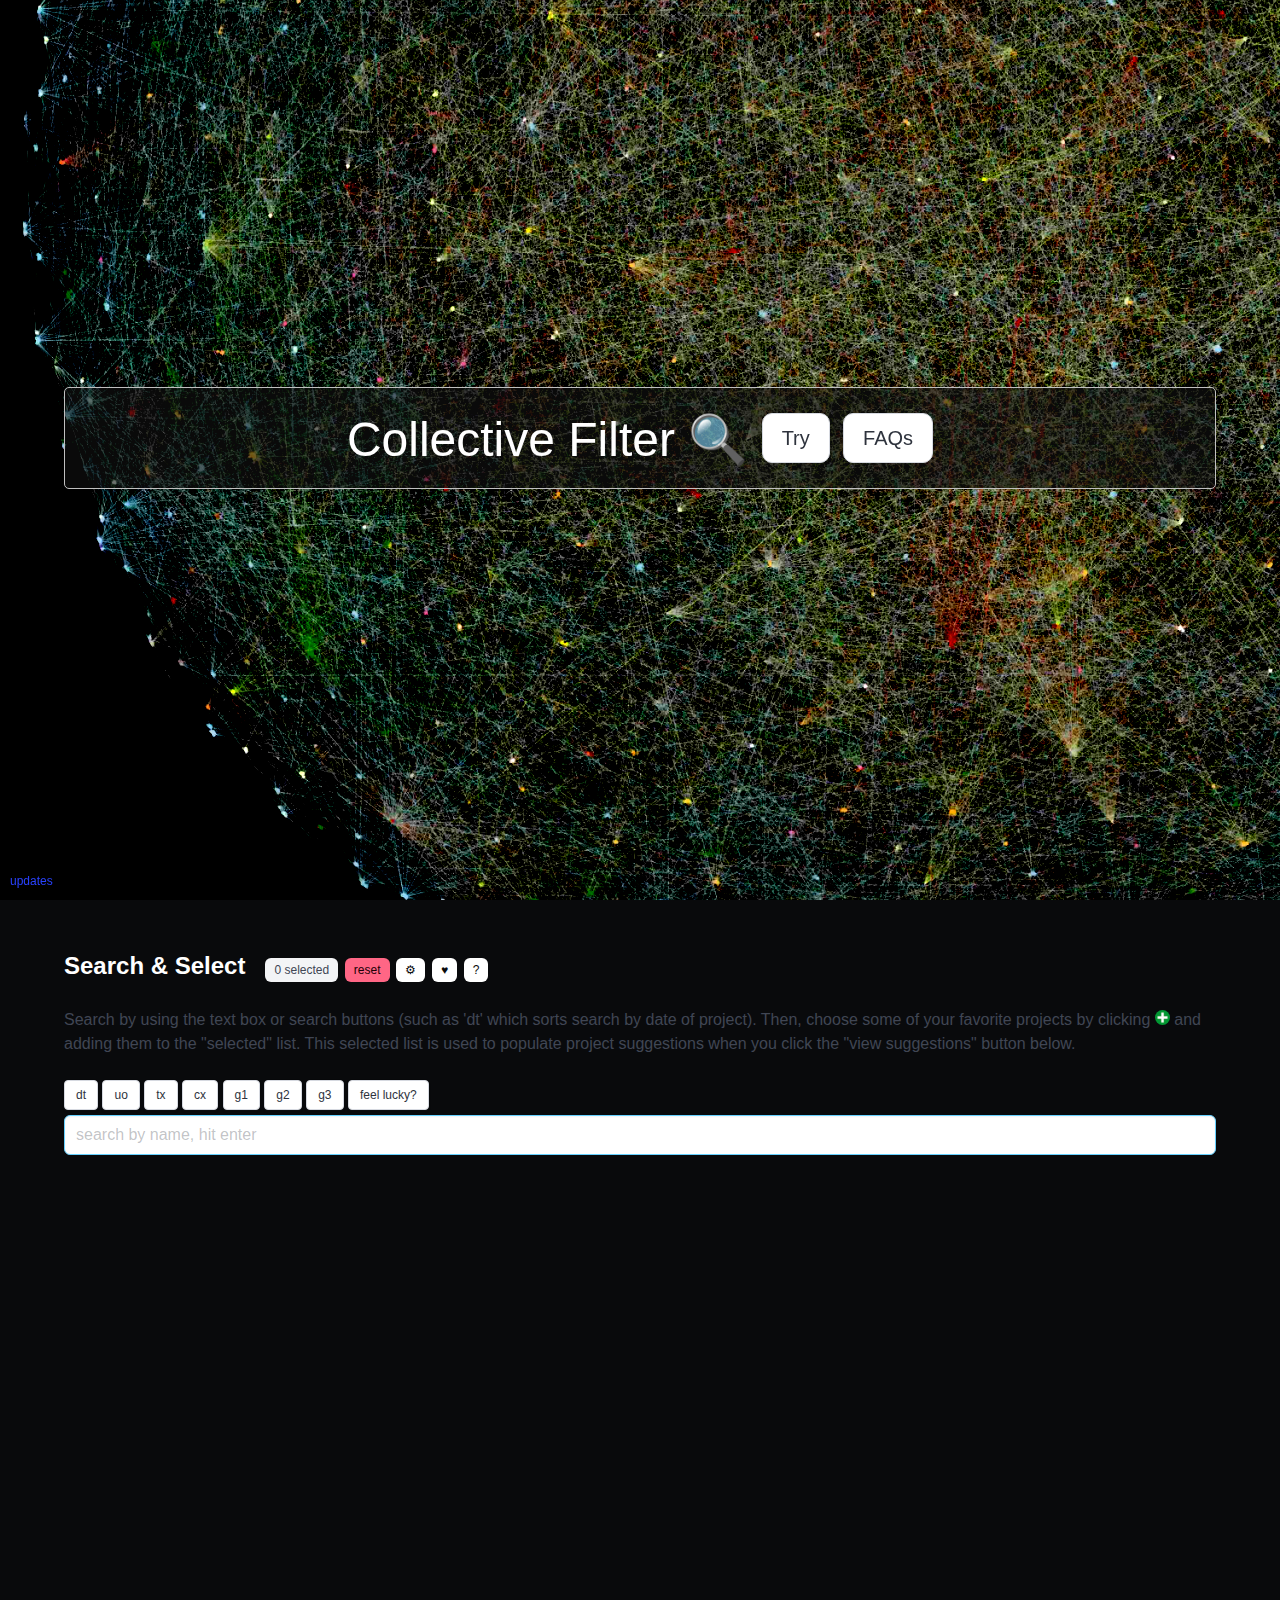
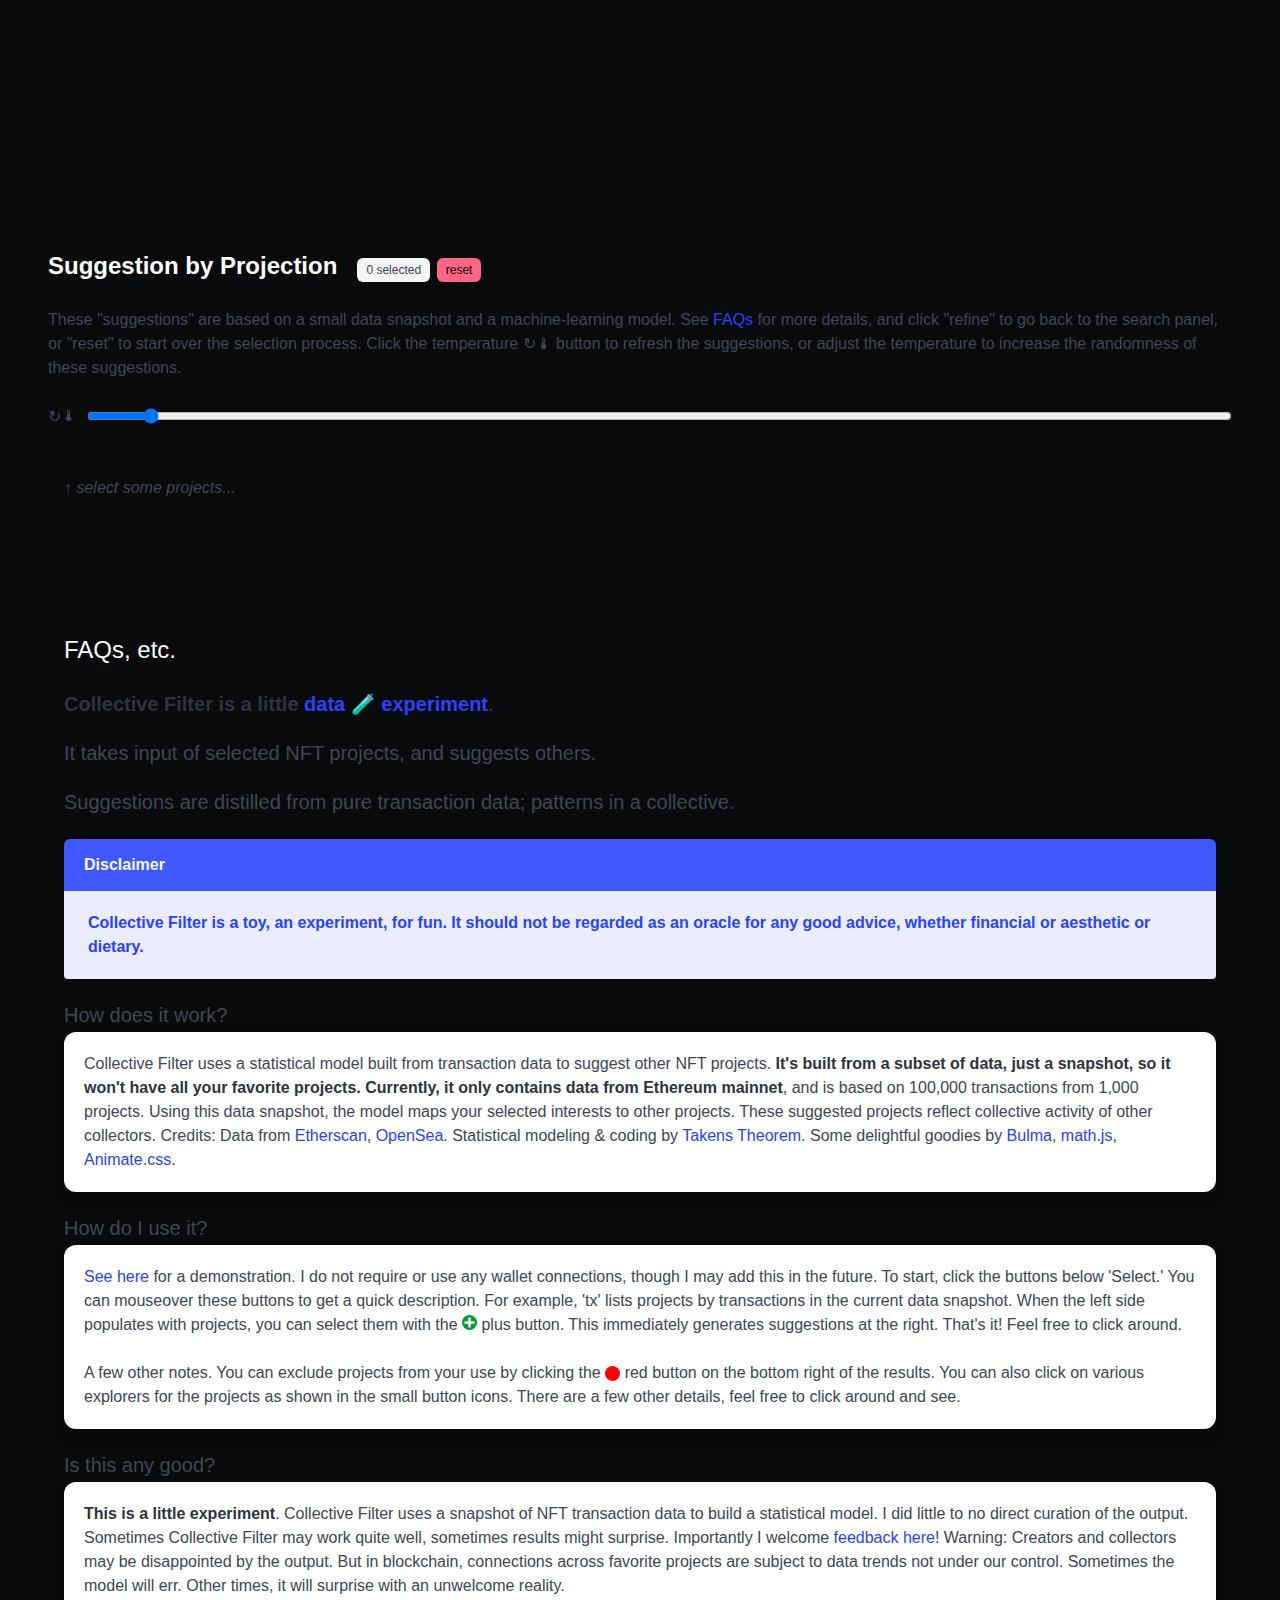
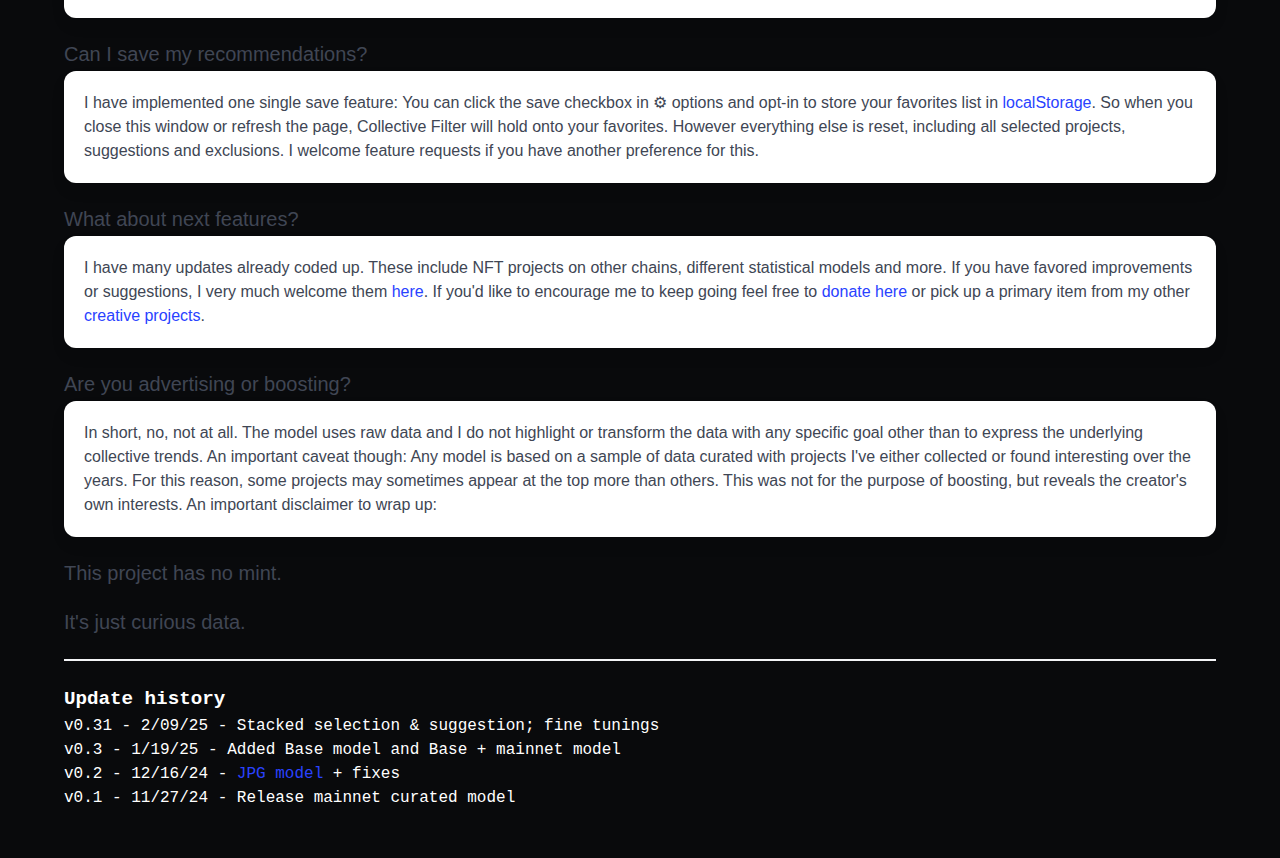
==== index.html @ 4942b0d2 "Improved help modals" ====
<!DOCTYPE html>
<html>

<head>
    <meta charset="utf-8">
    <meta name="viewport" content="width=device-width, initial-scale=1">
    <title>Collective Filter by Takens Theorem</title>
    <link rel="stylesheet" href="css/bulma.min.css">
    <link rel="stylesheet" href="css/animate.min.css">
    <script src="js/math.js" type="text/javascript"></script>
    <script src="js/spar2_proc.js" type="text/javascript"></script>
    <link rel="stylesheet" href="css/spar2.css">
</head>

<body>
    <!----------------------------------------------------------------------
    --------------------------- SPLASH -------------------------------------
    ----------------------------------------------------------------------->

    <section class="hero is-fullheight">
        <div class="hero-body">
            <div class="container has-text-centered">
                <h1 class="title has-text-white">
                    <div class="title-bg">
                        Collective Filter 🔍
                        <a href="#select" class="main-nav button is-medium margin-bottom">Try</a>
                        <a href="#faqs" class="main-nav button is-medium margin-bottom">FAQs</a>
                    </div>
                </h1>
                <img src="images/sitelogo.jpg" class="cover-image" />
            </div>
    </section>

    <div class="version"><a href="#updates" class="main-nav">updates</a></div>

    <!----------------------------------------------------------------------
    --------------------------- MAIN INTERFACE -----------------------------
    ----------------------------------------------------------------------->

    <section class="hero is-fullheight has-background-black" id="select">
        <div class="section fixed-grid">
            <div class="">
                <div class="">
                    <div class="container">
                        <p class="content is-primary is-large has-text-white">
                            <b>Search &amp; Select</b> &nbsp;
                            <button class="tag is-small" onclick="showSelectedModal();"
                                title="show selected projects for making suggestions">
                                <span id="count_badge">0</span>&nbsp;selected
                            </button>
                            <span class="tag is-small is-danger pointer" onclick="javascript:resetChosen();"
                                title="reset everything except faves">reset</span>
                            <span class="tag is-small is-white pointer" onclick="javascript:showOptions();"
                                title="options & legends">
                                &#9881;
                            </span>
                            <span class="tag is-small is-white pointer" onclick="javascript:showFaved();"
                                title="view favorites">
                                &#9829;
                            </span>
                            <span class="tag is-small is-white pointer" onclick="javascript:showHelp();"
                                title="view help">
                                &#63;
                            </span>
                        </p>
                        <p class="content is-secondary">Search by using the text box or search buttons (such as 'dt' which sorts search by date of project). Then, choose some of your favorite projects by clicking <img
                                src="images/plus.jpg" style="height:15px;width:auto;border-radius:1000px;" /> and adding
                            them to the "selected" list. This selected list is used to populate project suggestions when
                            you click the "view suggestions" button below.</p>
                        <button class="button ud margin-bottom is-small" onclick="javascript:udRes('ts', true);"
                            title="by most recent in snapshot" id="ts_btn">DT</button>
                        <button class="button ud margin-bottom is-small"
                            onclick="javascript:udRes('uniq_owners', true);" title="# unique owners in snapshot"
                            id="uniq_owners_btn">UO</button>
                        <button class="button ud margin-bottom is-small" onclick="javascript:udRes('n_txs', true);"
                            title="# txs in snapshot" id="n_txs_btn">TX</button>
                        <button class="button ud margin-bottom is-small" onclick="javascript:udRes('connection', true);"
                            title="total connectedness in statistical model" id="connection_btn">CX</button>
                        <button class="button ud margin-bottom is-small" onclick="javascript:udRes('g1', true);"
                            title="statistical group 1 in model" id="g1_btn">G1</button>
                        <button class="button ud margin-bottom is-small" onclick="javascript:udRes('g2', true);"
                            title="statistical group 2 in model" id="g2_btn">G2</button>
                        <button class="button ud margin-bottom is-small" onclick="javascript:udRes('g3', true);"
                            title="statistical group 3 in model" id="g3_btn">G3</button>
                        <button class="button ud margin-bottom is-small" onclick="javascript:udRes('lucky');"
                            title="shuffle!" id="lucky_btn">feel lucky?</button>
                        <input class="input is-info mb-4" id="search_txt" autocomplete="off" type="text"
                            placeholder="search by name, hit enter" />
                        <div class="fixed-grid has-2-columns">
                            <div id="result_div" class="grid"></div>
                        </div>
                        <div class="content center"><button href="#suggest" id="view_suggestions_btn"
                                style="visibility:hidden;" class="main-nav button is-large is-primary">View
                                Suggestions</button></div>
                    </div>
                </div>
            </div>
        </div>
    </section>

    <section class="hero is-fullheight has-background-black" id="suggest">
        <div class="section fixed-grid">
            <div class="">
                <div class="">
                    <p class="content is-primary is-large has-text-white">
                        <b>Suggestion by Projection</b> &nbsp;
                        <button class="tag is-small" onclick="showSelectedModal();"
                            title="show selected projects for making suggestions">
                            <span id="count_badge_2">0</span>&nbsp;selected
                        </button>
                        <span class="tag is-small is-danger pointer" onclick="javascript:resetChosen();"
                            title="reset everything except faves">reset
                        </span>
                    </p>
                    <p class="content is-secondary">These "suggestions" are based on a small data snapshot and a
                        machine-learning model. See <a href="#faqs" class="main-nav">FAQs</a> for more details, and
                        click "refine" to go back to the search panel, or "reset" to start over the selection process.
                        Click the temperature &#x21bb;&#127777; button to refresh the suggestions, or adjust the temperature to increase the randomness of these suggestions.
                    </p>
                    <div style="display:flex;align-items:center;" class="mb-3">
                        <button onclick="updateSugg();">&#x21bb;</button>
                        <label onclick="updateSugg();" class="is-small" style="cursor:pointer;margin-right:10px;">
                            &#127777;
                        </label>
                        <input type="range" title="temperature adds random impulses to shake up the suggestions"
                            id="temperature" min="0" max=".1" value="0.005" step=".005"
                            onchange="setOption('temperature',this.value);" style="width:100%;">
                    </div>
                    <article class="">
                        <a class="panel-block">
                            <div class="container">
                                <div class="fixed-grid has-2-columns">
                                    <div id="sugg_content" class="grid">
                                        <em><br />&uarr; select some projects...</em><br /><br />
                                    </div>
                                </div>
                            </div>
                        </a>
                    </article>
                </div>
            </div>
        </div>

        <!----------------------------------------------------------------------
    --------------------------- FAQs ---------------------------------------
    ----------------------------------------------------------------------->

        <section class="hero is-fullheight has-background-black" id="faqs">
            <div class="hero-body">
                <div class="container">
                    <h1 class="content is-large is-primary has-text-white">FAQs, etc.</h1>
                    <div>
                        <h6 class="subtitle is-5">
                            <strong>Collective Filter is a little
                                <a href="https://medium.com/@takenstheorem/aesthetic-commodities-through-a-collective-filter-105adfad2dfb"
                                    target="_blank"> data 🧪 experiment</a></strong>.
                        </h6>
                        <h6 class="subtitle is-5">It takes input of selected NFT projects, and suggests others.</h6>
                        <h6 class="subtitle is-5">Suggestions are distilled from pure transaction data; patterns in a
                            collective.</h6>

                        <article class="message is-link">
                            <div class="message-header">
                                <p>Disclaimer</p>
                            </div>
                            <div class="message-body">
                                <strong>Collective Filter is a toy, an experiment, for fun. It
                                    should not be regarded as an oracle for any good advice, whether financial or
                                    aesthetic
                                    or dietary.</strong>
                            </div>
                        </article>

                        <h6 class="subtitle is-5">How does it work?</h6>
                        <div class="box">Collective Filter uses a statistical model built from transaction data to
                            suggest
                            other NFT projects. <strong>It's built from a subset of data, just a snapshot, so it won't
                                have all your favorite projects. Currently, it only contains data from Ethereum
                                mainnet</strong>,
                            and is based on 100,000 transactions from 1,000 projects. Using this data snapshot, the
                            model maps your selected interests to other projects. These suggested projects
                            reflect collective activity of other collectors. Credits:
                            Data from <a target="_blank" href="https://etherscan.io/">Etherscan</a>, <a
                                href="https://opensea.io">OpenSea</a>.
                            Statistical modeling &amp; coding by <a target="_blank"
                                href="https://twitter.com/takenstheorem">Takens
                                Theorem</a>.
                            Some delightful goodies by <a target="_blank" href="https://bulma.io/">Bulma</a>,
                            <a target="_blank" href="https://mathjs.org/">math.js</a>,
                            <a target="_blank" href="https://animate.style/">Animate.css</a>.
                        </div>

                        <h6 class="subtitle is-5">How do I use it?</h6>
                        <div class="box">
                            <a href="https://x.com/takenstheorem/status/1861792655522591195" target="_blank">See
                                here</a>
                            for a demonstration.
                            I do not require or use any wallet connections, though I may add this in the future.
                            To start, click the buttons below 'Select.' You can mouseover these buttons to get
                            a quick description. For example, 'tx' lists projects by transactions in the current
                            data snapshot. When the left side populates with
                            projects, you can select them with the
                            <img src="images/plus.jpg" style="height:15px;width:auto;border-radius:1000px;" />
                            plus button. This immediately generates suggestions
                            at the right. That's it! Feel free to click around.<br /><br />

                            A few other notes. You can exclude projects from your use by clicking the
                            <img src="images/x.png" class="img_legend" /> red button on
                            the bottom right of the results. You can also click on various explorers for the projects
                            as shown in the small button icons. There are a few other details,
                            feel free to click around and see.
                        </div>

                        <h6 class="subtitle is-5">Is this any good?</h6>
                        <div class="box">
                            <strong>This is a little experiment</strong>. Collective Filter uses a snapshot of NFT
                            transaction data to
                            build a statistical model.
                            I did little to no direct curation of the output. Sometimes Collective Filter may work quite
                            well,
                            sometimes results might surprise.
                            Importantly I welcome <a target="_blank" href="https://x.com/takenstheorem">feedback
                                here</a>!

                            Warning: Creators and collectors may be disappointed by the output.
                            But in blockchain, connections across favorite projects are subject to data
                            trends not under our control. Sometimes the model will err. Other times, it will
                            surprise with an unwelcome reality.
                        </div>

                        <h6 class="subtitle is-5">Can I save my recommendations?</h6>
                        <div class="box">
                            I have implemented one single save feature: You can click the save checkbox
                            in &#9881; options and opt-in to store your favorites list in
                            <a target="_blank" href="https://en.wikipedia.org/wiki/Web_storage">localStorage</a>.
                            So when you close this window or refresh the page, Collective Filter will
                            hold onto your favorites. However everything else is reset, including all
                            selected projects, suggestions and exclusions. I welcome feature requests if
                            you have another preference for this.
                        </div>

                        <h6 class="subtitle is-5">What about next features?</h6>
                        <div class="box">
                            I have many updates already coded up. These include NFT projects on other chains,
                            different statistical models and more. If you have favored improvements or suggestions,
                            I very much welcome them <a target="_blank" href="https://x.com/takenstheorem">here</a>. If
                            you'd like
                            to encourage me to keep going feel free to
                            <a target="_blank"
                                href="https://etherscan.io/address/0x295cf39d923bc491e138ab5f7f1c570d4732b5a1">donate
                                here</a>
                            or pick up a primary item from
                            my other <a target="_blank"
                                href="https://opensea.io/takenstheorem/created?search[toggles][0]=IS_LISTED">creative
                                projects</a>.
                        </div>

                        <h6 class="subtitle is-5">Are you advertising or boosting?</h6>
                        <div class="box">
                            In short, no, not at all. The model uses raw data and I do not highlight or transform
                            the data with any specific goal other than to express the underlying collective trends.
                            An important caveat though: Any model is based on a sample of data curated
                            with projects I've either collected or found interesting over the years.
                            For this reason, some projects may sometimes appear at the top more than others. This was
                            not for the purpose of boosting, but reveals the creator's own interests. An important
                            disclaimer to wrap up:
                        </div>

                        <h6 class="subtitle is-5">This project has no mint.</h6>

                        <h6 class="subtitle is-5">It's just curious data.</h6>

                        <hr>

                        <p style="font-family:courier;color:white;" id="updates">
                            <b><big>Update history</big></b><br />
                            v0.31 - 2/09/25 - Stacked selection &amp; suggestion; fine tunings<br />
                            v0.3 - 1/19/25 - Added Base model and Base + mainnet model<br />
                            v0.2 - 12/16/24 - <a href="https://x.com/takenstheorem/status/1868862368702509282"
                                target="_blank">JPG model</a> + fixes<br />
                            v0.1 - 11/27/24 - Release mainnet curated model<br />
                        </p>

                    </div>
                </div>
            </div>
        </section>

        <!--------------------------------------------------------------------
    ----------------------- MODALS ---------------------------------------
    --------------------------------------------------------------------->

        <div id="modal_help" class="modal">
            <div class="modal-background"></div>
            <div class="modal-card">
                <header class="modal-card-head">
                    <p class="modal-card-title">Options</p>
                    <button class="delete" onclick="closeModal();" aria-label="close"></button>
                </header>
                <section class="modal-card-body">
                    <small>You do not have to connect a wallet to use Collective Filter. Just click the
                        search buttons below or keyword search, then add to your selection with the
                        <img src="images/plus.jpg" style="height:15px;width:auto;border-radius:1000px;" />
                        button and suggestions will update. Buttons have a mouseover tooltip with brief explanation.
                        I may consider letting users connect their wallet in future updates.
                        <br /><br />
                        <h1 class="content is-medium">Search Tools</h1>
                        <button class="button ud margin-none is-small">dt</button> Sort selectable projects by
                        date<br />
                        <button class="button ud margin-none is-small">uo</button> Sort by # users in data
                        snapshot<br />
                        <button class="button ud margin-none is-small">tx</button> Sort by # txs in data
                        snapshot<br />
                        <button class="button ud margin-none is-small">cx</button> Sort by project's connectivity
                        metric<br />
                        <button class="button ud margin-none is-small">g1</button> Sort by group 1 "cluster" in
                        model<br />
                        <button class="button ud margin-none is-small">g2</button> Sort by group 2 "cluster" in
                        model<br />
                        <button class="button ud margin-none is-small">g2</button> Sort by group 3 "cluster" in
                        model<br />
                        <button class="button ud margin-none is-small">feeling lucky?</button> Shuffle!<br />
                        <br />
                        <h1 class="content is-medium">Clicks &amp; Links</h1>
                        <img src="images/ethereum_expl.png" class="img_legend" /> Link to project's contract on explorer
                        <br />
                        <img src="images/os.png" class="img_legend" /> Link to project's listing on OpenSea
                        <br />
                        <img src="images/occ.png" class="img_legend" /> Check on-chain status with On-Chain Checker
                        <br />
                        &#127777; Temperature randomizes results, when > 0, can refresh
                        <br />
                        <img src="images/x.png" class="img_legend" /> Fully remove a project from all results
                    </small>
                </section>
                <footer class="modal-card-foot">
                    <div class="buttons">
                        <button class="button" onclick="closeModal();">Close</button>
                    </div>
                </footer>
            </div>
        </div>

        <div id="modal_options" class="modal">
            <div class="modal-background"></div>
            <div class="modal-card">
                <header class="modal-card-head">
                    <p class="modal-card-title">Options</p>
                    <button class="delete" onclick="closeModal();" aria-label="close"></button>
                </header>
                <section class="modal-card-body">
                    <h1 class="content is-medium">Model Options</h1>
                    Model<br /><select id="model_choice" onchange="javascript:reloadMaterials();" class="select">
                        <option value="0">Ethereum mainnet curated by Takens</option>
                        <option value="1">Curated with JPG(.space) data</option>
                        <option value="2">Base (L2) curated by Takens</option>
                        <option value="3">1|8453 (mixed) curated by Takens</option>
                        <option disabled>Chaos [interested?]</option>
                    </select>
                    <br /><br />
                    All models on <strong>Ethereum mainnet</strong> for now, from a curated set of collectors of over
                    1,000
                    projects, almost 100,000 transactions.
                    More models forthcoming.
                    <br /><br />
                    <input type="checkbox" id="storage_switch" onclick="toggleStorage();" />
                    Save favorites in <a target="_blank"
                        href="https://en.wikipedia.org/wiki/Web_storage">localStorage</a>
                    <br />
                    <input type="checkbox" id="exclude_bigs_switch" onclick="excludeBigs();" />
                    Auto exclude larger projects (platforms, CKs, etc.)
                </section>
                <footer class="modal-card-foot">
                    <div class="buttons">
                        <button class="button" onclick="closeModal();">Close</button>
                    </div>
                </footer>
            </div>
        </div>

        <div id="modal_selected" class="modal">
            <div class="modal-background"></div>
            <div class="modal-card">
                <header class="modal-card-head">
                    <p class="modal-card-title">Selected</p>
                    <button class="delete" onclick="closeModal();" aria-label="close"></button>
                </header>
                <section id="modal_content_selected" class="modal-card-body">
                </section>
                <footer class="modal-card-foot">
                    <div class="buttons">
                        <button class="button" onclick="closeModal();">Close</button>
                    </div>
                </footer>
            </div>
        </div>

        <div id="modal_faved" class="modal">
            <div class="modal-background"></div>
            <div class="modal-card">
                <header class="modal-card-head">
                    <p class="modal-card-title">Favorited</p>
                    <button class="delete" onclick="closeModal();" aria-label="close"></button>
                </header>
                <section id="modal_content_faved" class="modal-card-body">
                    Click the &#9829; icon on projects in order to save favorites. If you want to save
                    your favorites after you refresh or navigate away from Collective Filter, click on
                    the options &#9881; button and check save with localStorage.
                </section>
                <footer class="modal-card-foot">
                    <div class="buttons">
                        <button class="button" onclick="closeModal();">Close</button>
                    </div>
                </footer>
            </div>
        </div>

        <div id="modal_project" class="modal">
            <div class="modal-background"></div>
            <div class="modal-card">
                <header class="modal-card-head">
                    <p id="modal_title" class="modal-card-title">Modal title</p>
                    <button class="delete" onclick="closeModal();" aria-label="close"></button>
                </header>
                <section id="modal_content_focus" class="modal-card-body">
                </section>
                <footer class="modal-card-foot">
                    <div class="buttons">
                        <button class="button" onclick="closeModal();">Close</button>
                    </div>
                </footer>
            </div>
        </div>

        <script src="js/spar2_events.js" type="text/javascript"></script>
</body>

</html>
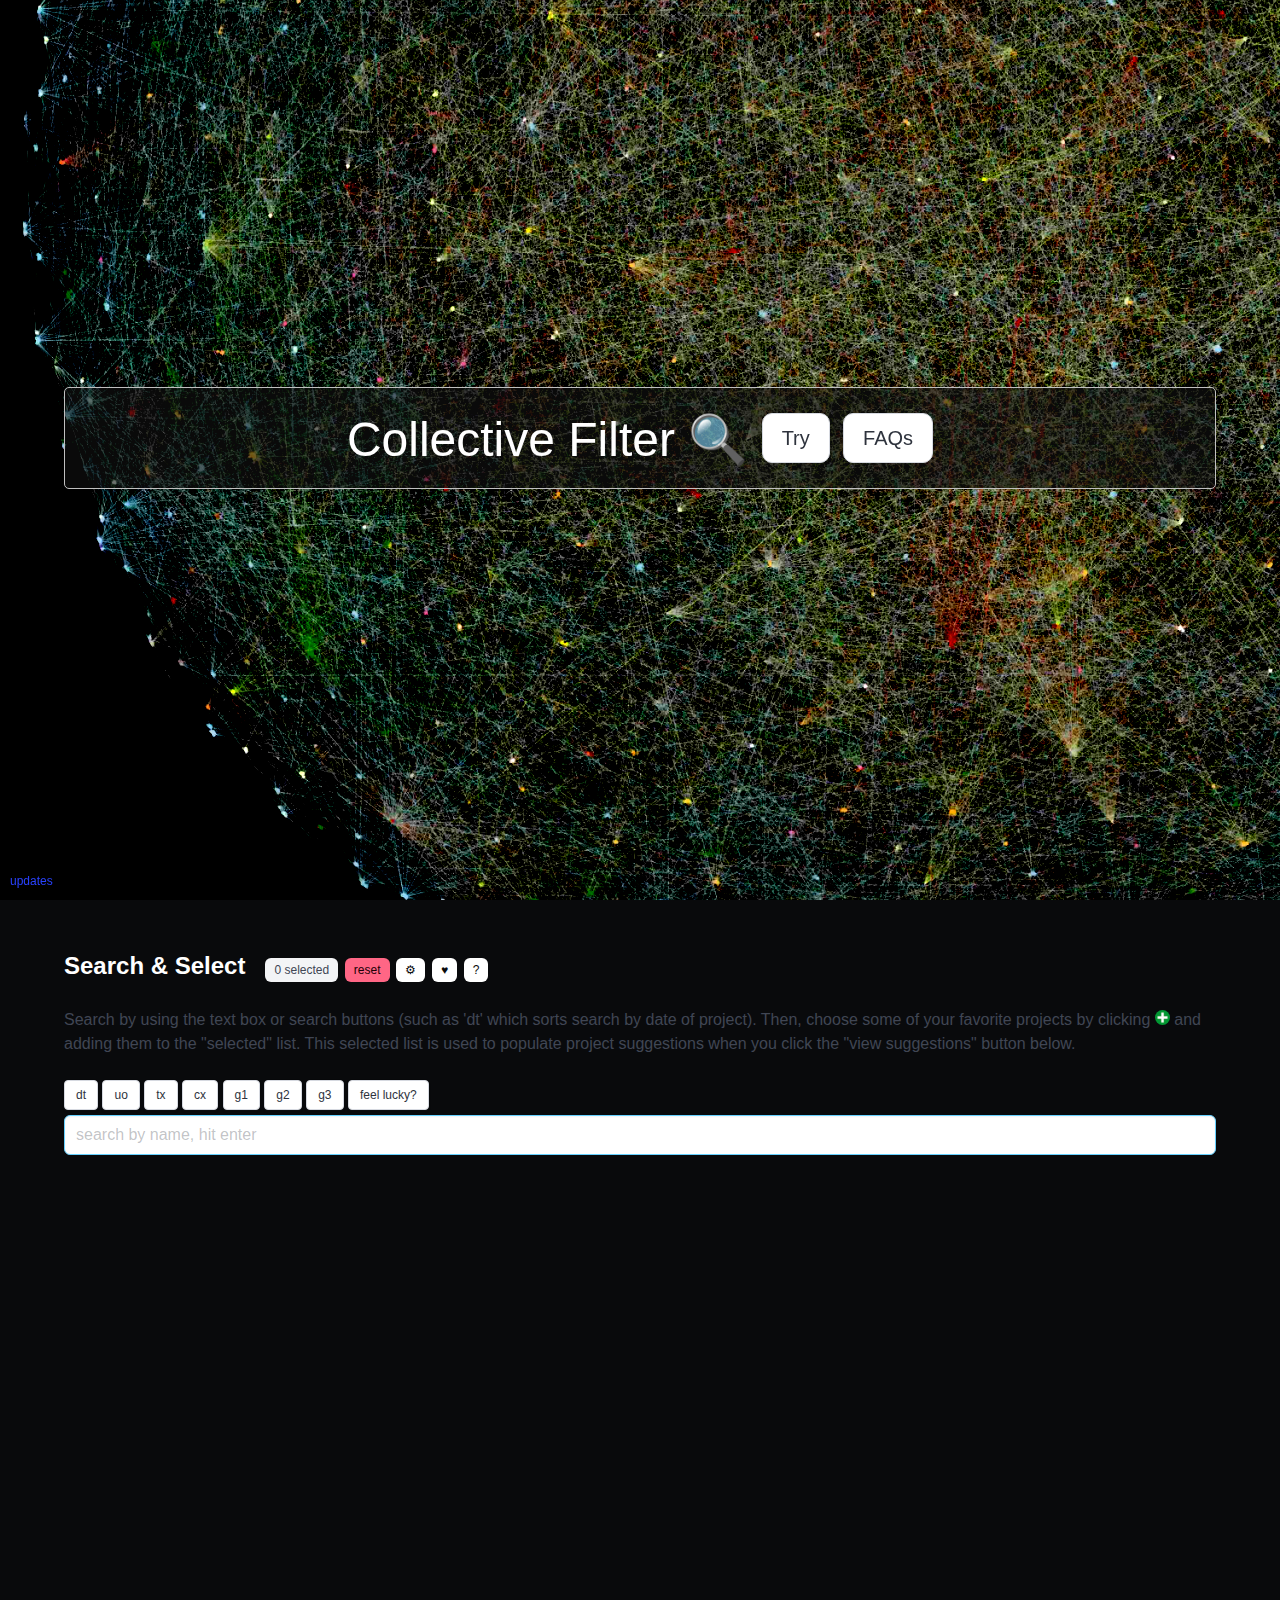
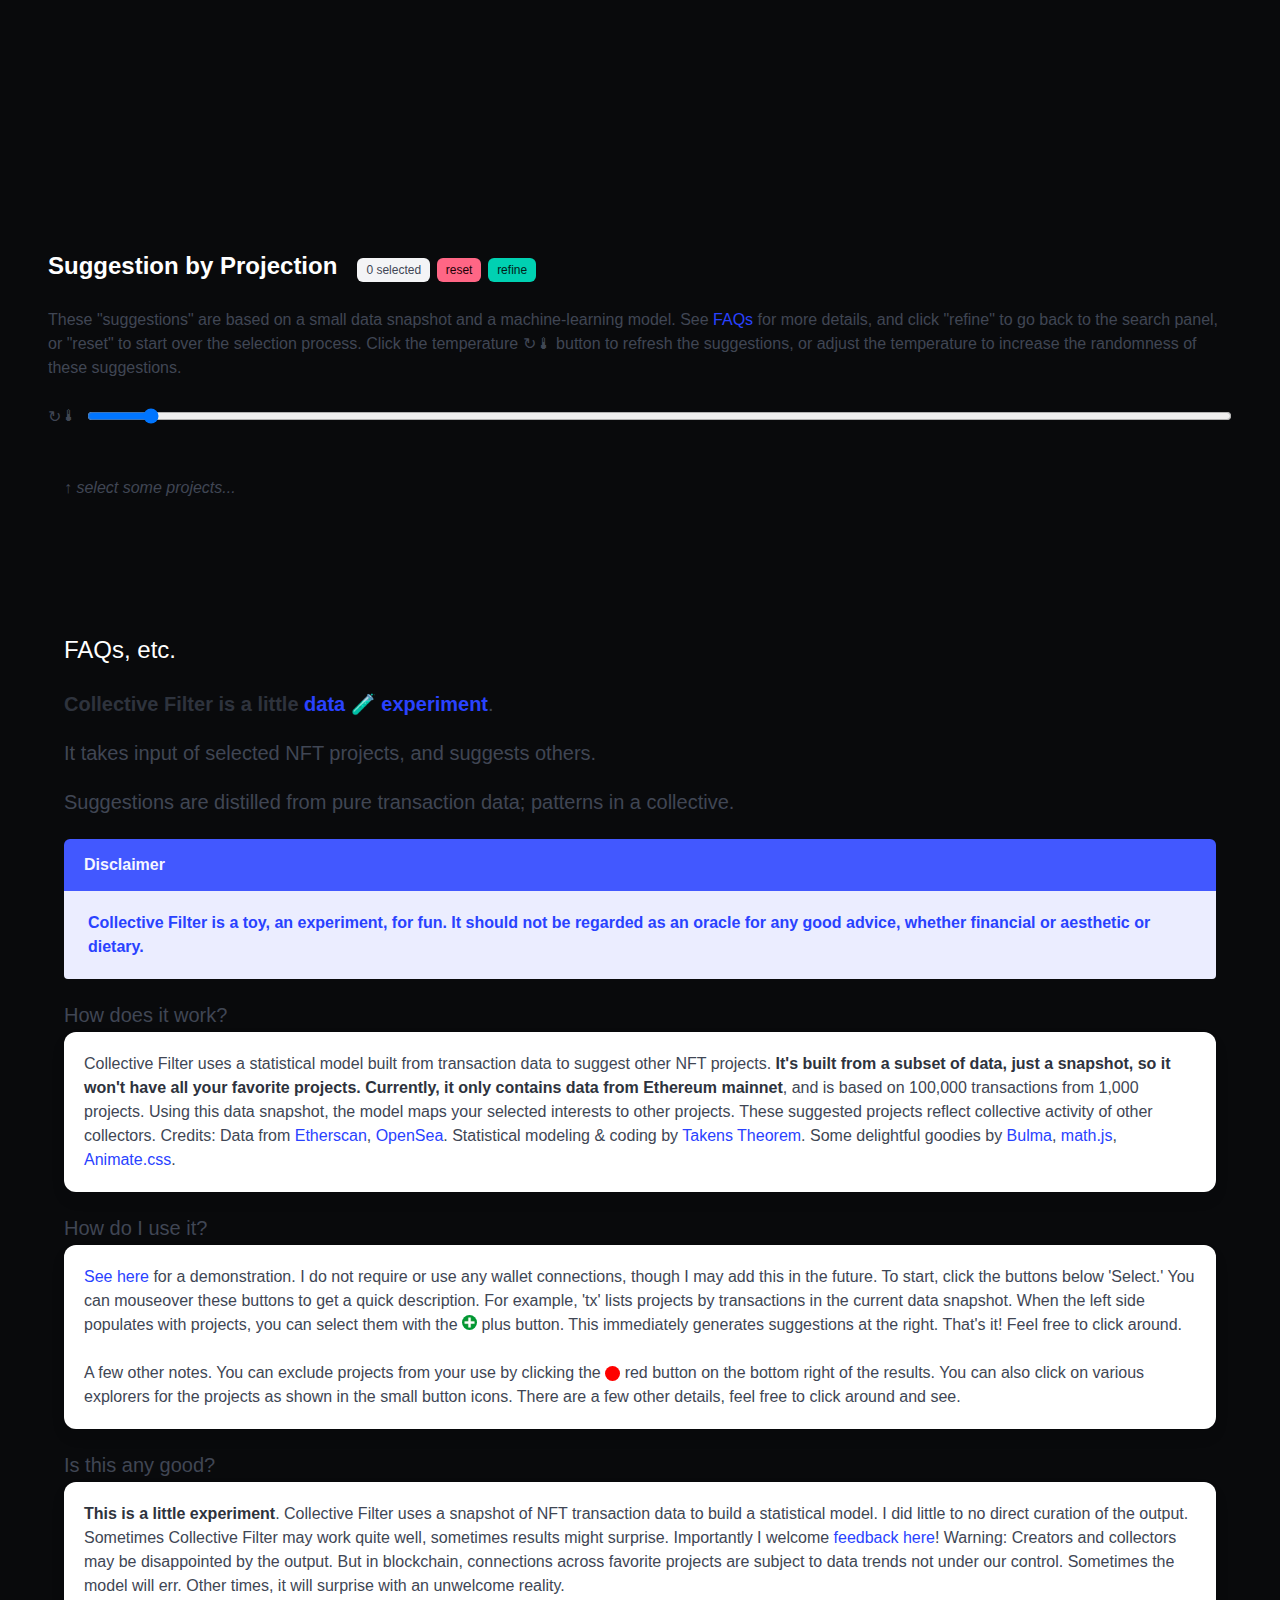
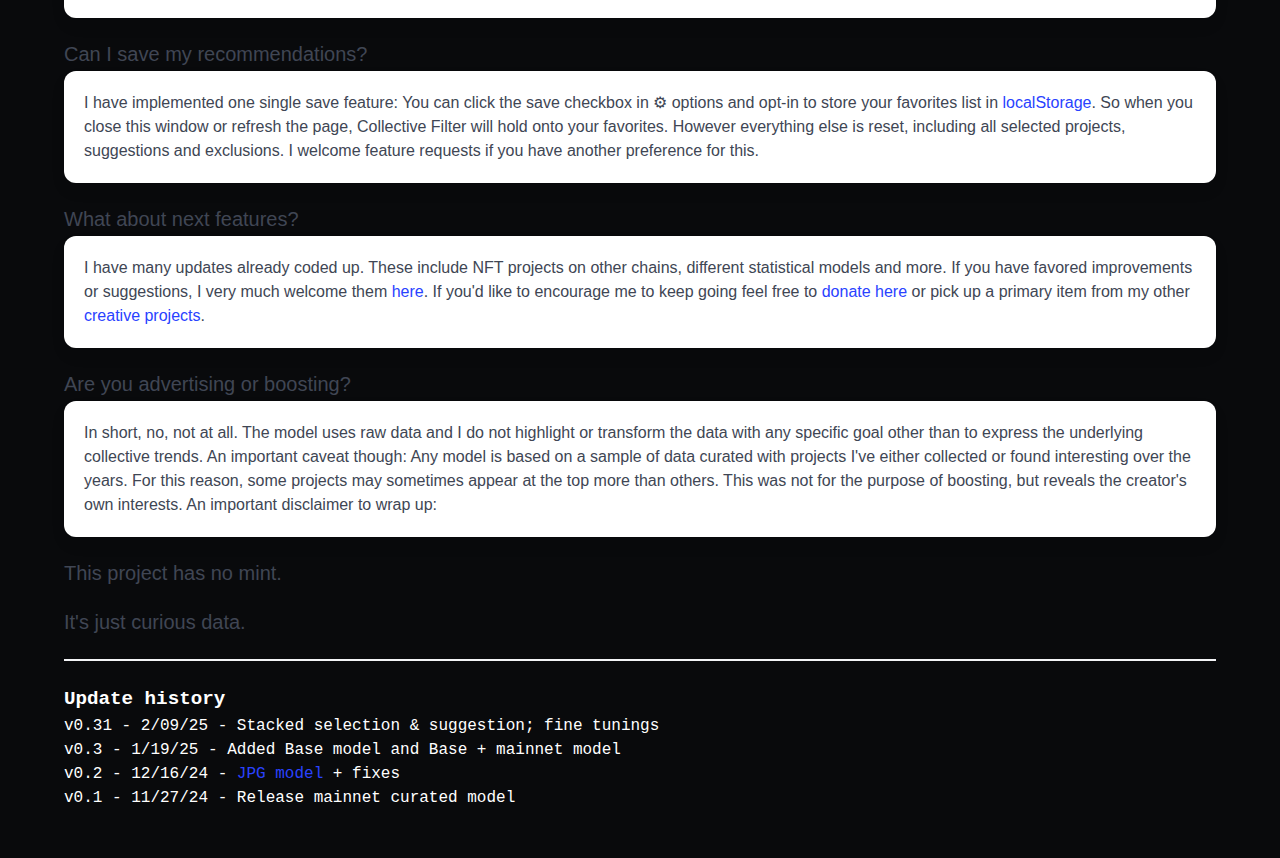
==== commit 0e4c8cfe: "Fixed refine btn" ====
--- a/index.html
+++ b/index.html
@@ -111,6 +111,9 @@
                         <span class="tag is-small is-danger pointer" onclick="javascript:resetChosen();"
                             title="reset everything except faves">reset
                         </span>
+                        <span class="tag is-small is-primary pointer main-nav" href="#select">
+                            refine
+                        </span>
                     </p>
                     <p class="content is-secondary">These "suggestions" are based on a small data snapshot and a
                         machine-learning model. See <a href="#faqs" class="main-nav">FAQs</a> for more details, and
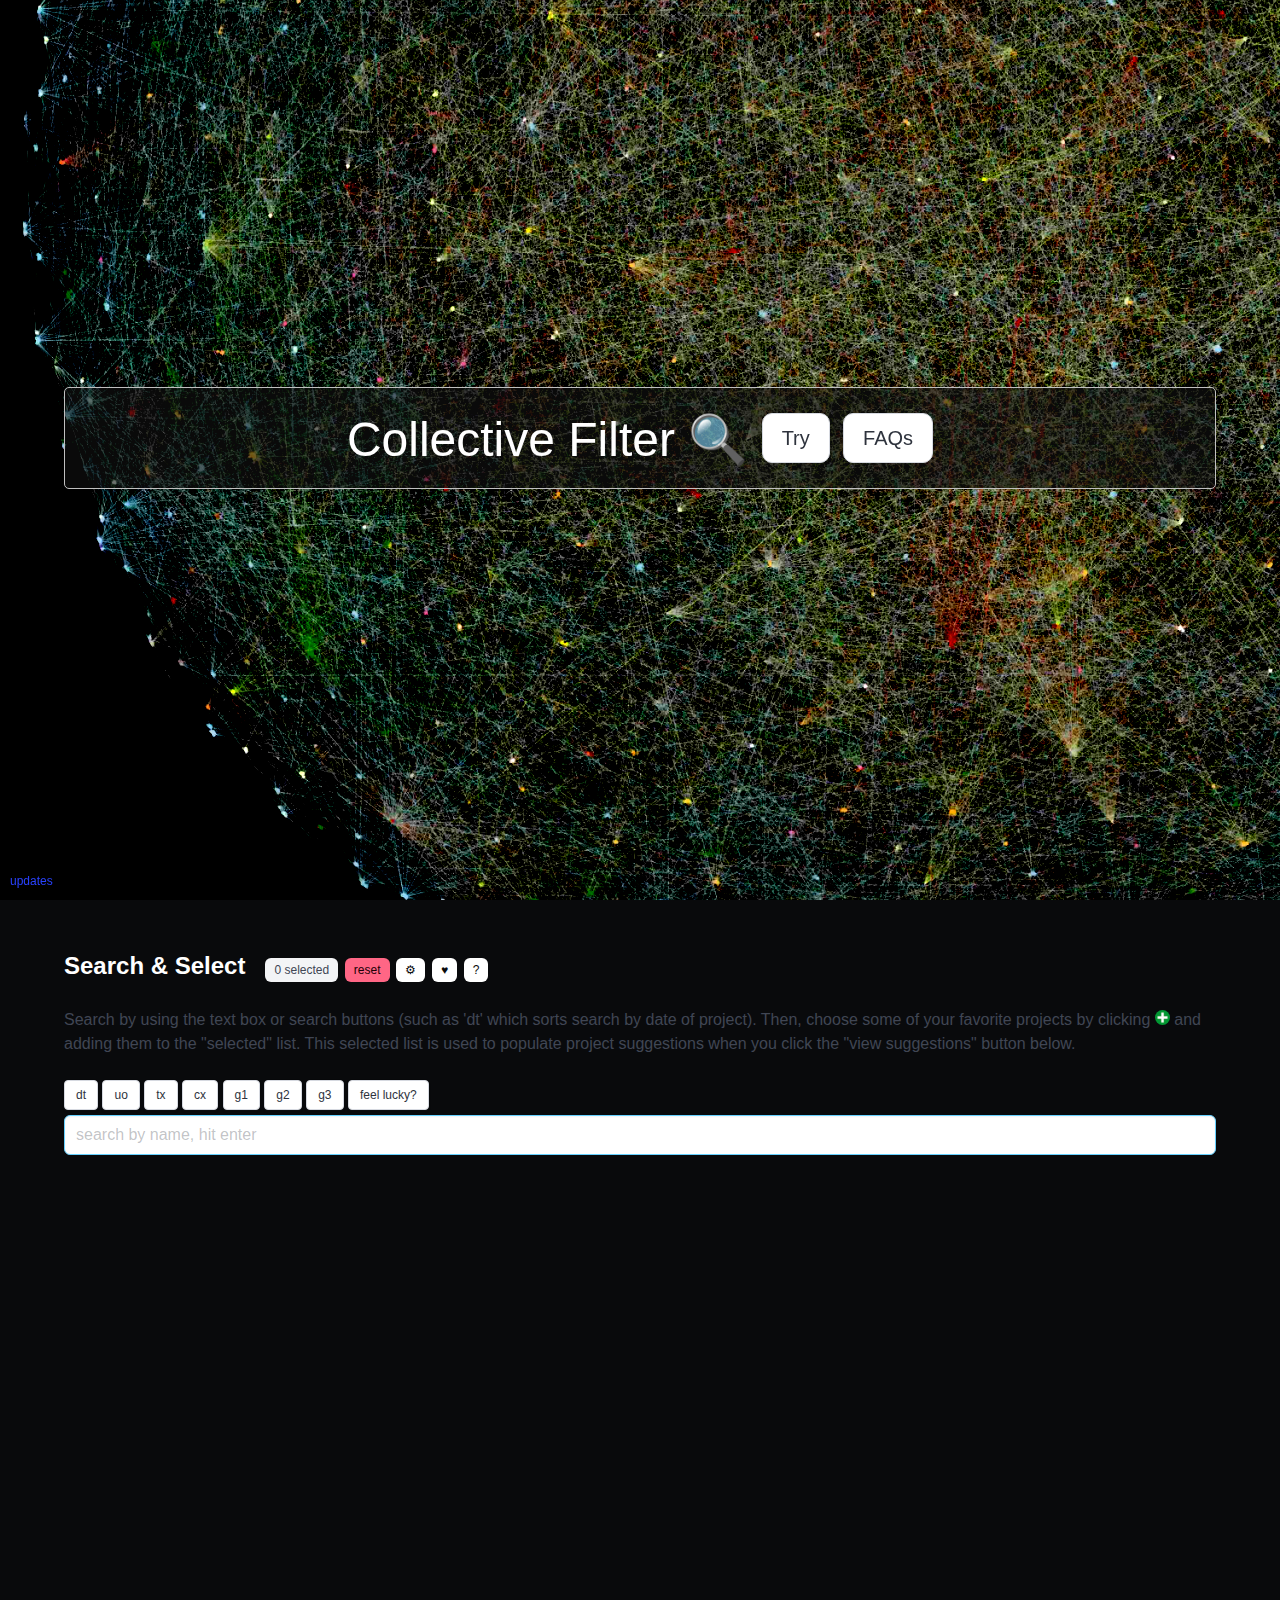
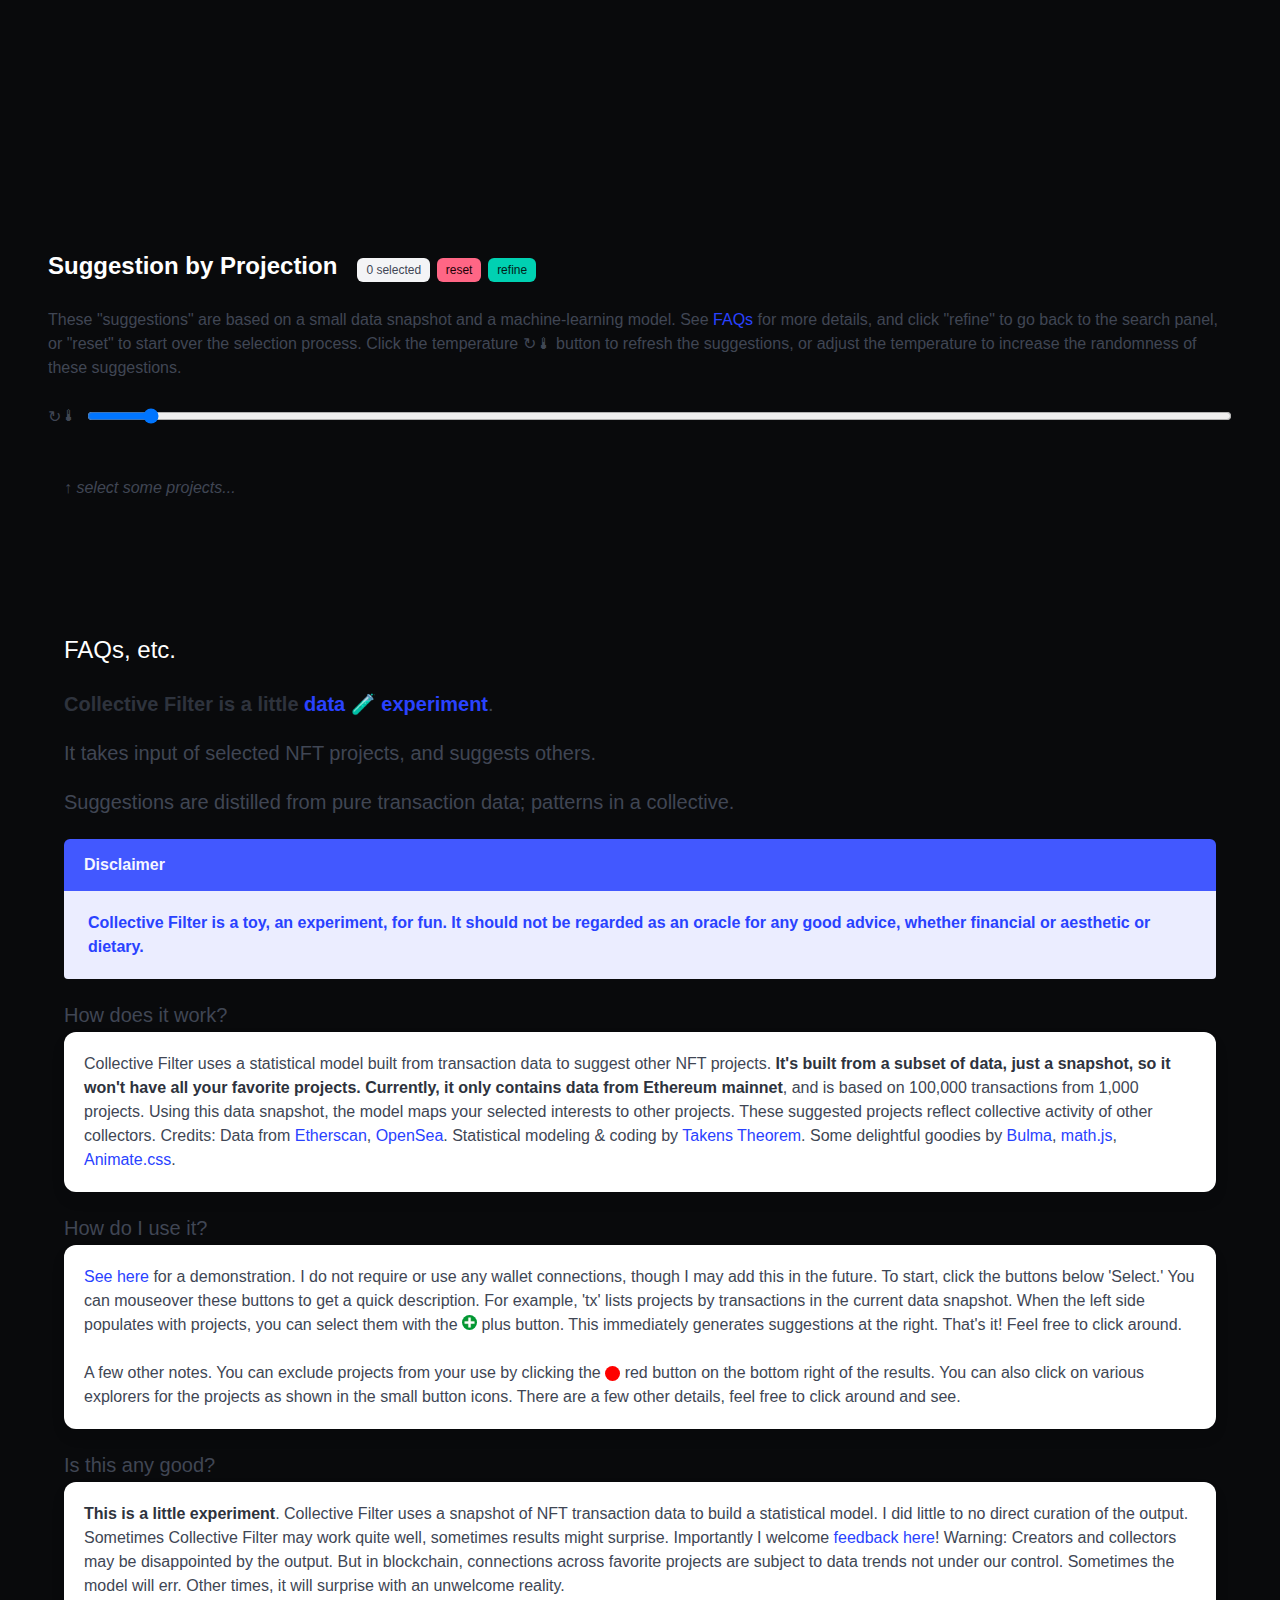
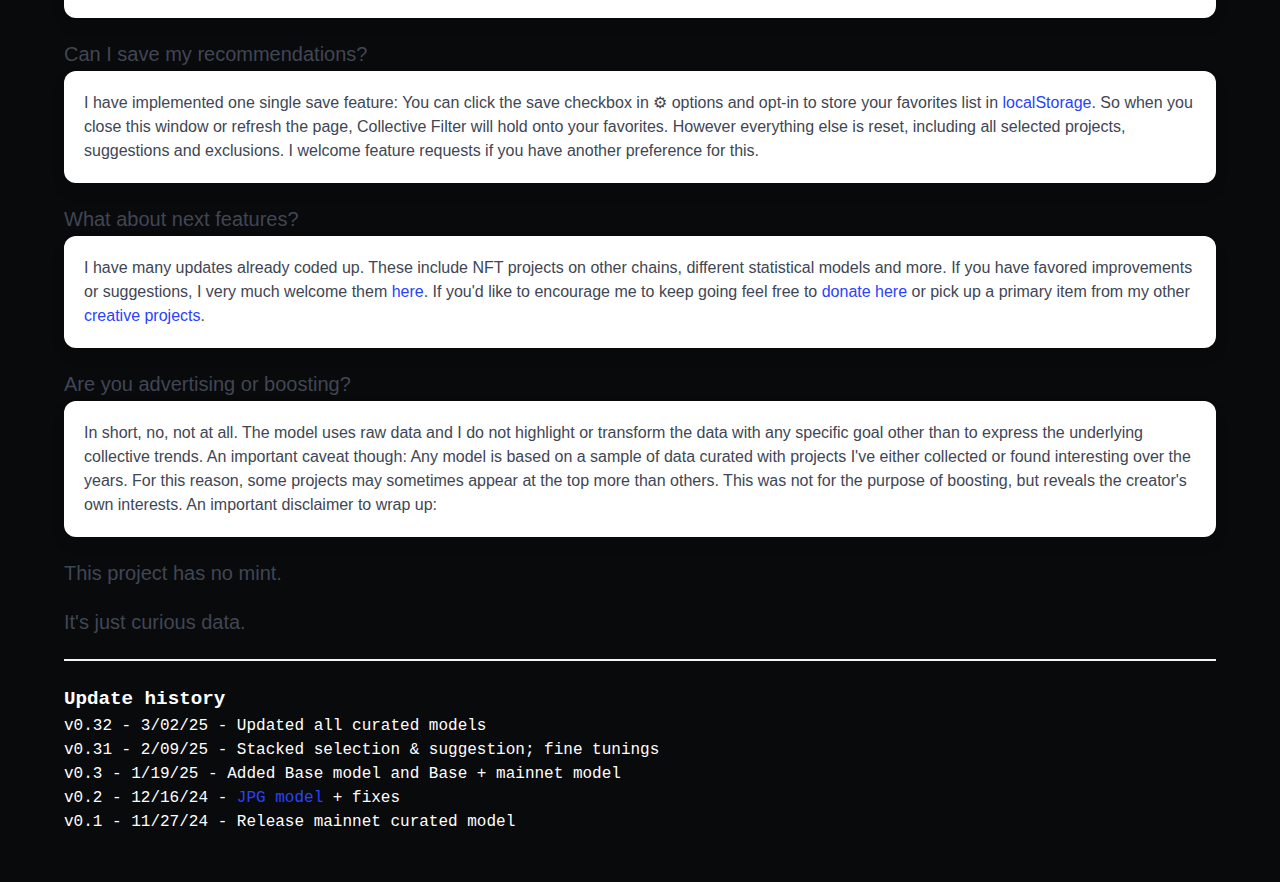
==== commit afb38cc7: "updated curated models" ====
--- a/index.html
+++ b/index.html
@@ -277,6 +277,7 @@
 
                         <p style="font-family:courier;color:white;" id="updates">
                             <b><big>Update history</big></b><br />
+                            v0.32 - 3/02/25 - Updated all curated models<br />
                             v0.31 - 2/09/25 - Stacked selection &amp; suggestion; fine tunings<br />
                             v0.3 - 1/19/25 - Added Base model and Base + mainnet model<br />
                             v0.2 - 12/16/24 - <a href="https://x.com/takenstheorem/status/1868862368702509282"
@@ -297,7 +298,7 @@
             <div class="modal-background"></div>
             <div class="modal-card">
                 <header class="modal-card-head">
-                    <p class="modal-card-title">Options</p>
+                    <p class="modal-card-title">Info</p>
                     <button class="delete" onclick="closeModal();" aria-label="close"></button>
                 </header>
                 <section class="modal-card-body">
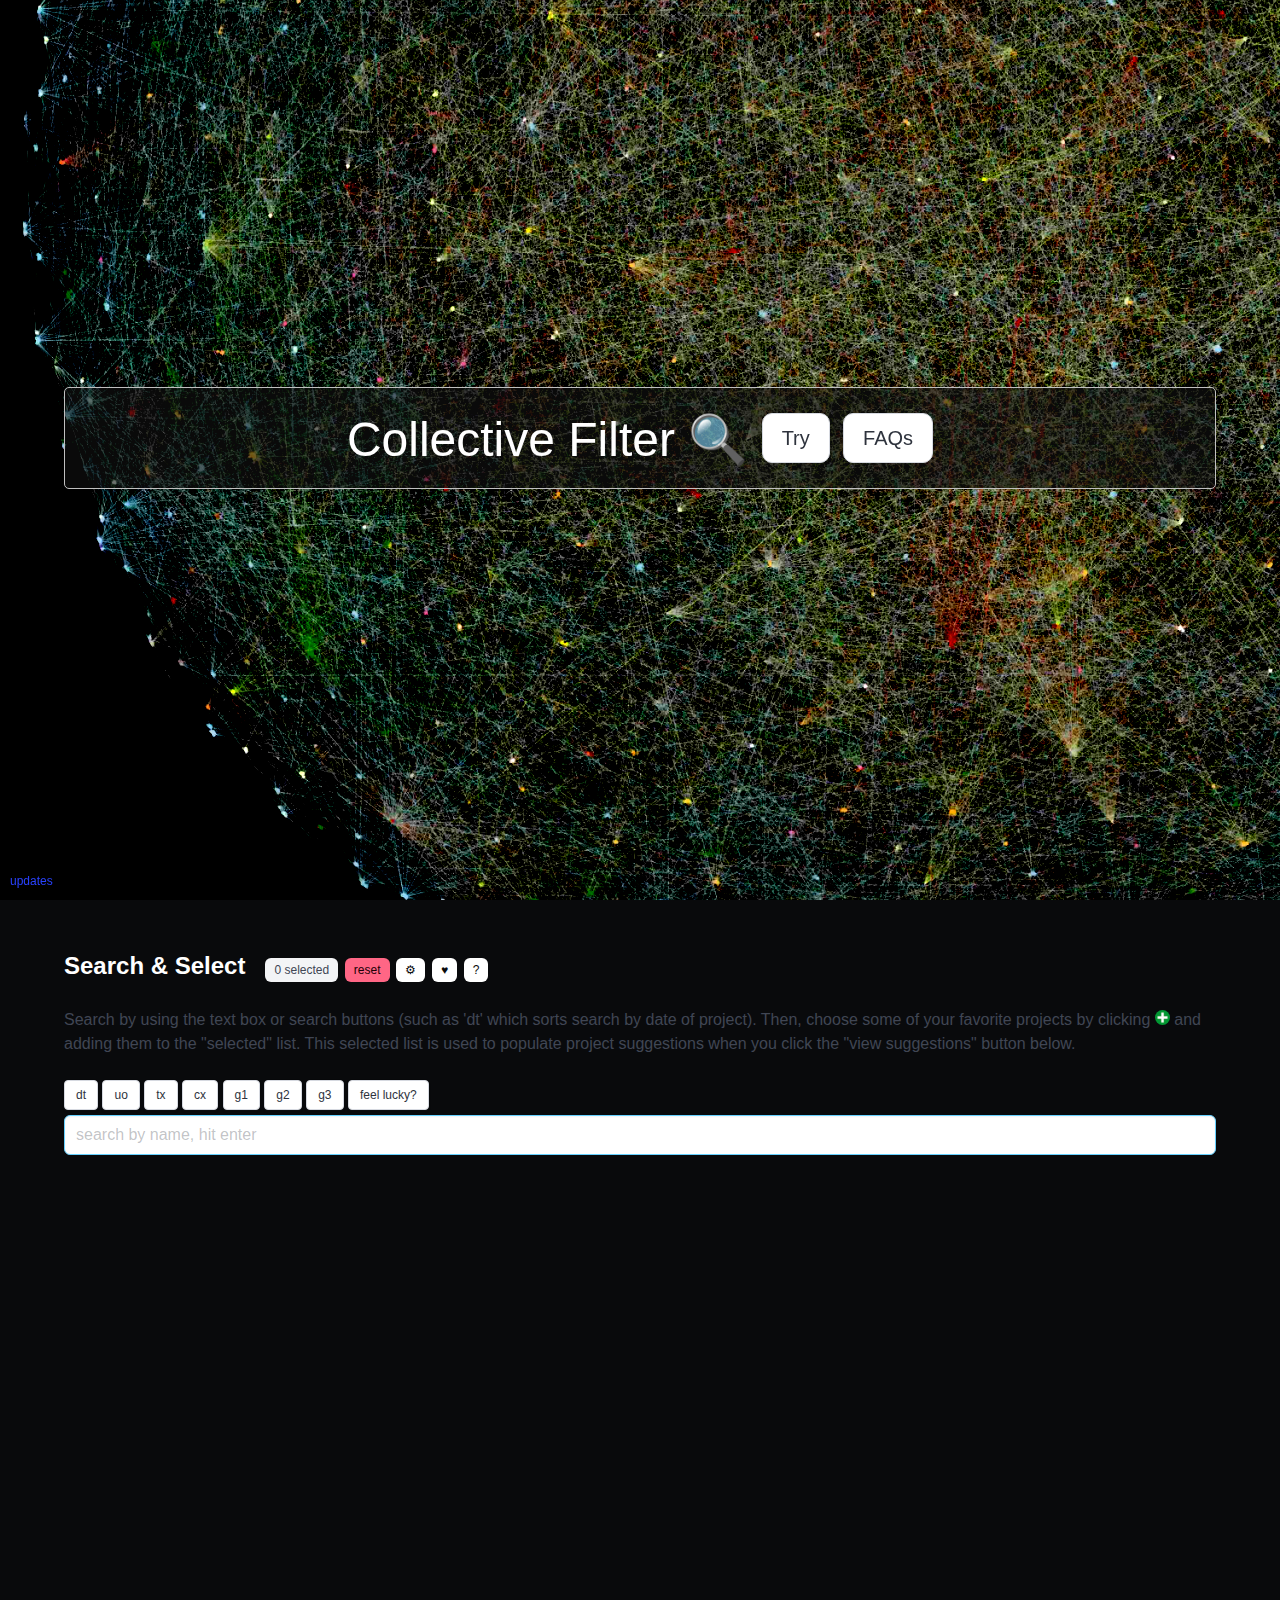
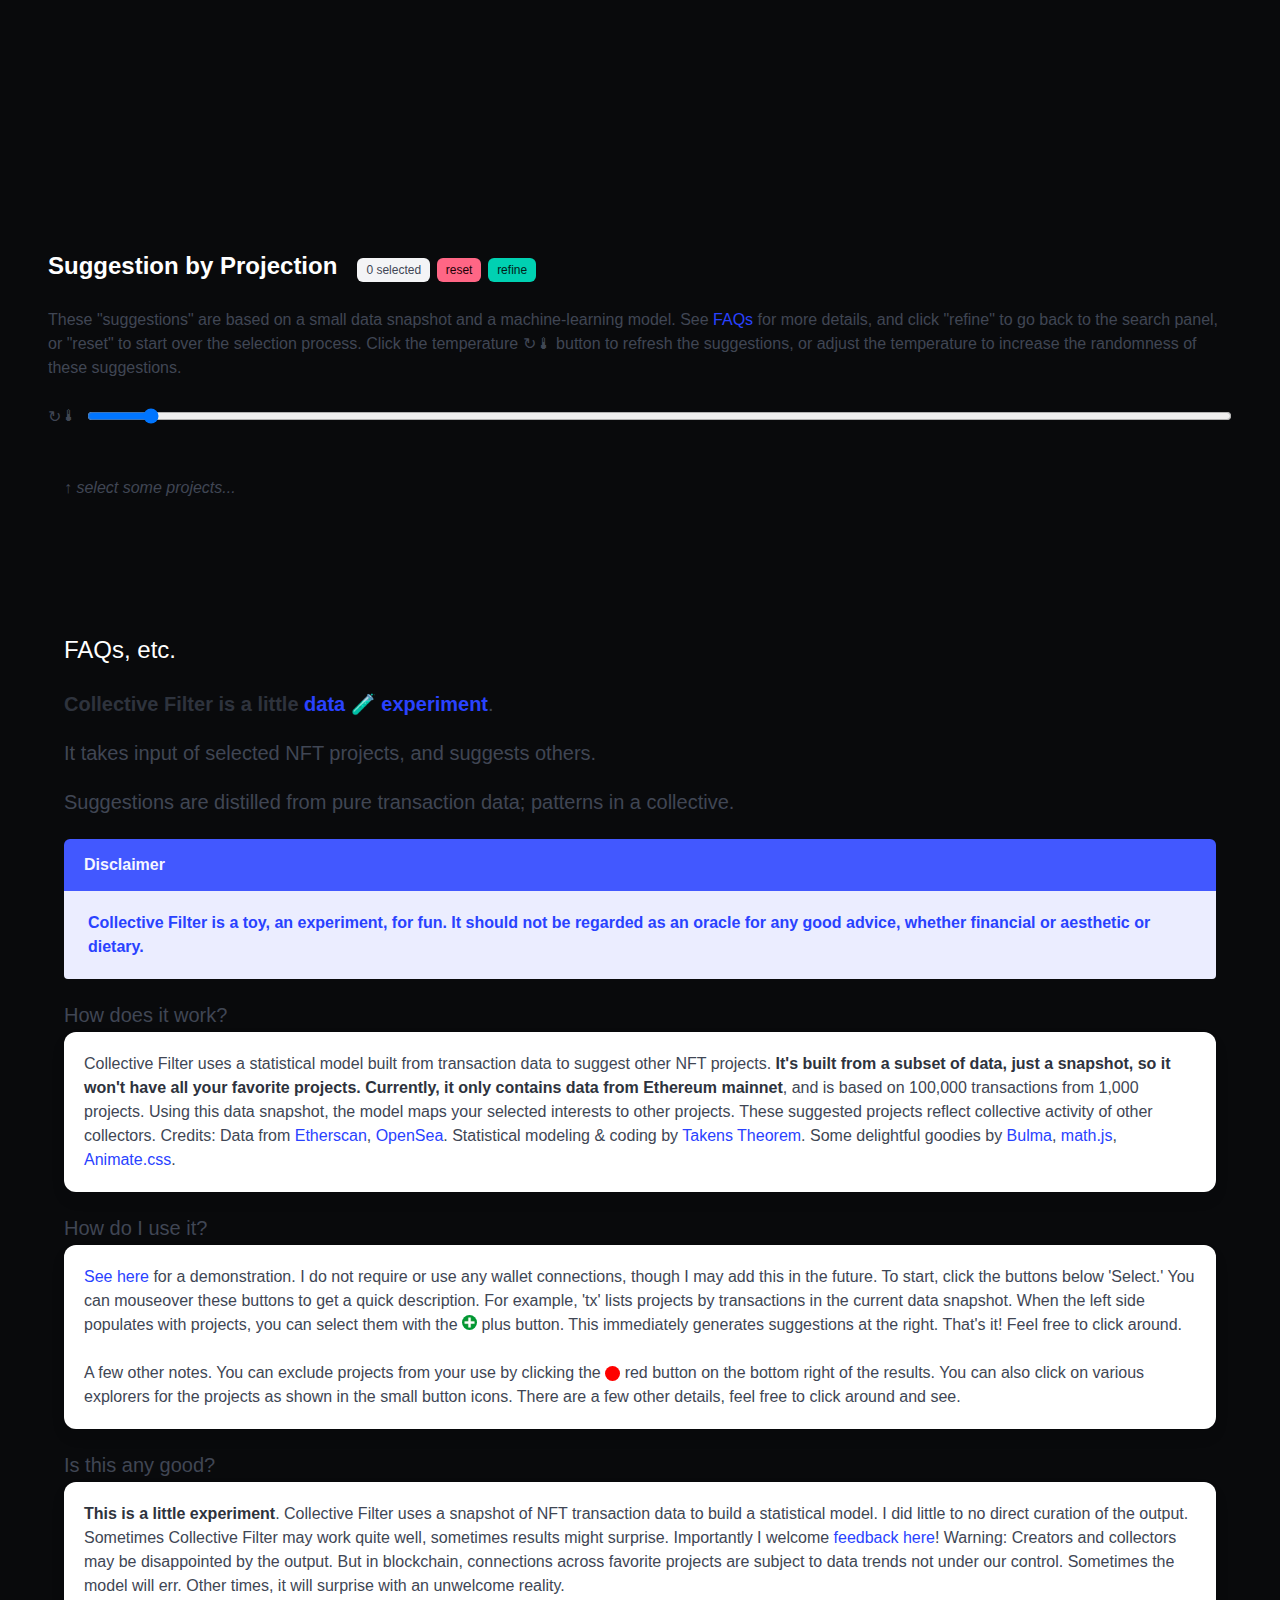
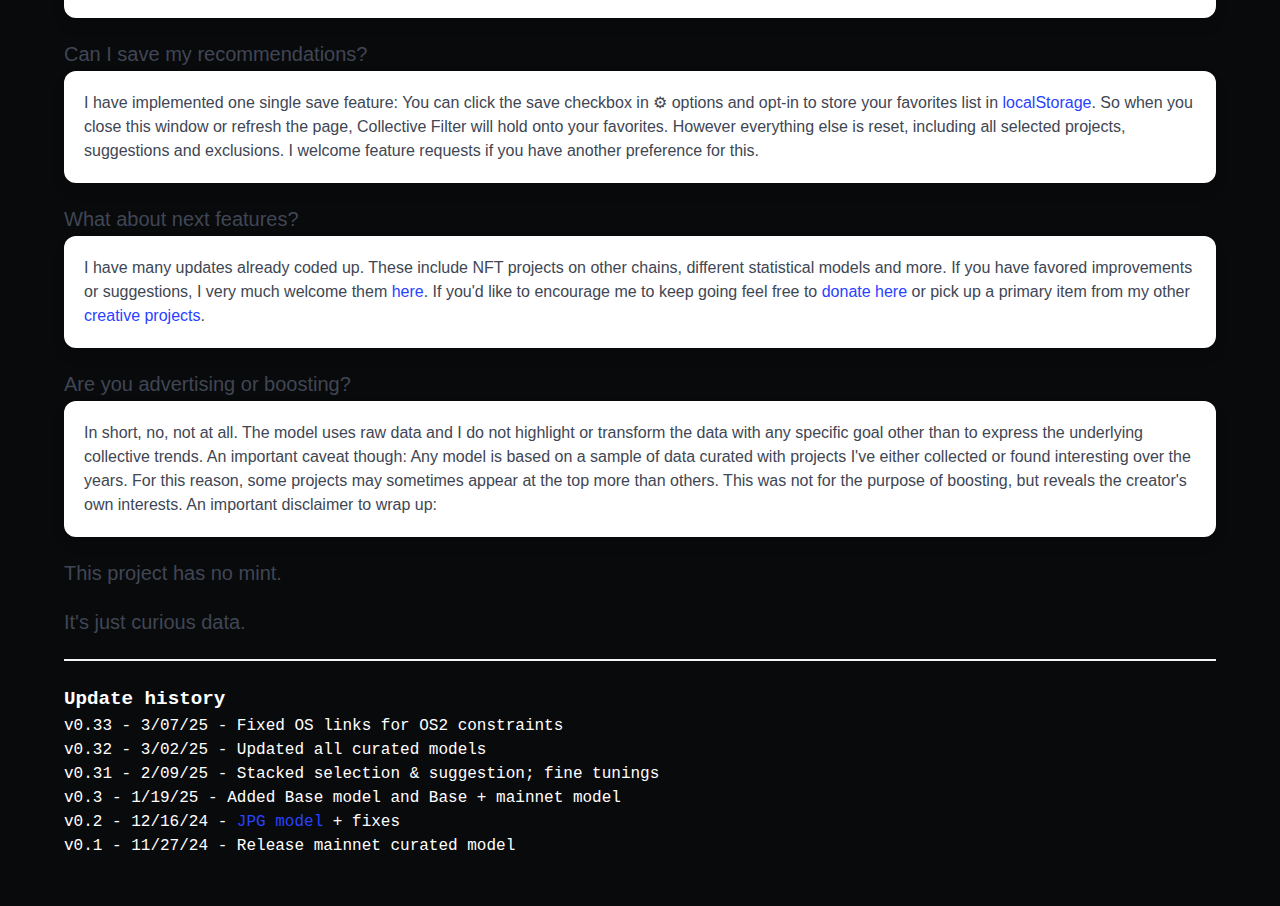
==== commit 19b88104: "Some fixes" ====
--- a/index.html
+++ b/index.html
@@ -277,6 +277,7 @@
 
                         <p style="font-family:courier;color:white;" id="updates">
                             <b><big>Update history</big></b><br />
+                            v0.33 - 3/07/25 - Fixed OS links for OS2 constraints<br />
                             v0.32 - 3/02/25 - Updated all curated models<br />
                             v0.31 - 2/09/25 - Stacked selection &amp; suggestion; fine tunings<br />
                             v0.3 - 1/19/25 - Added Base model and Base + mainnet model<br />
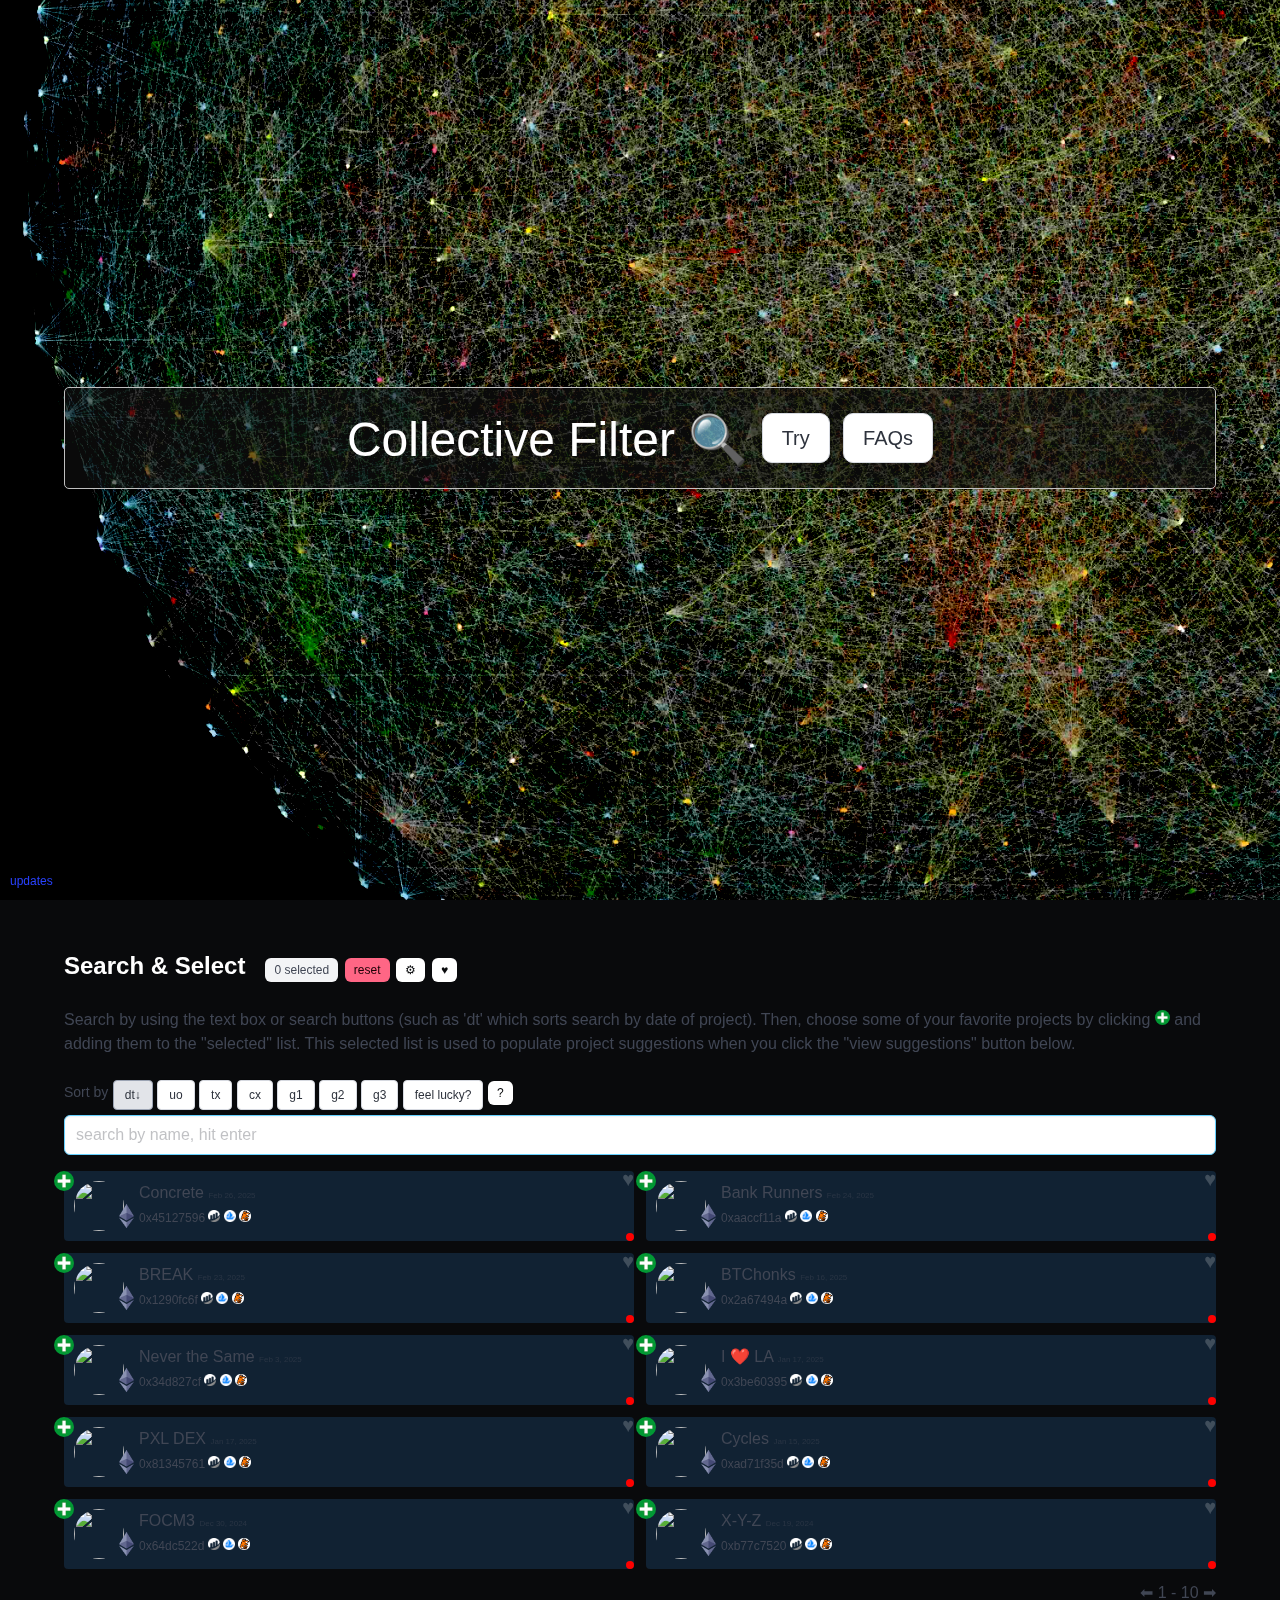
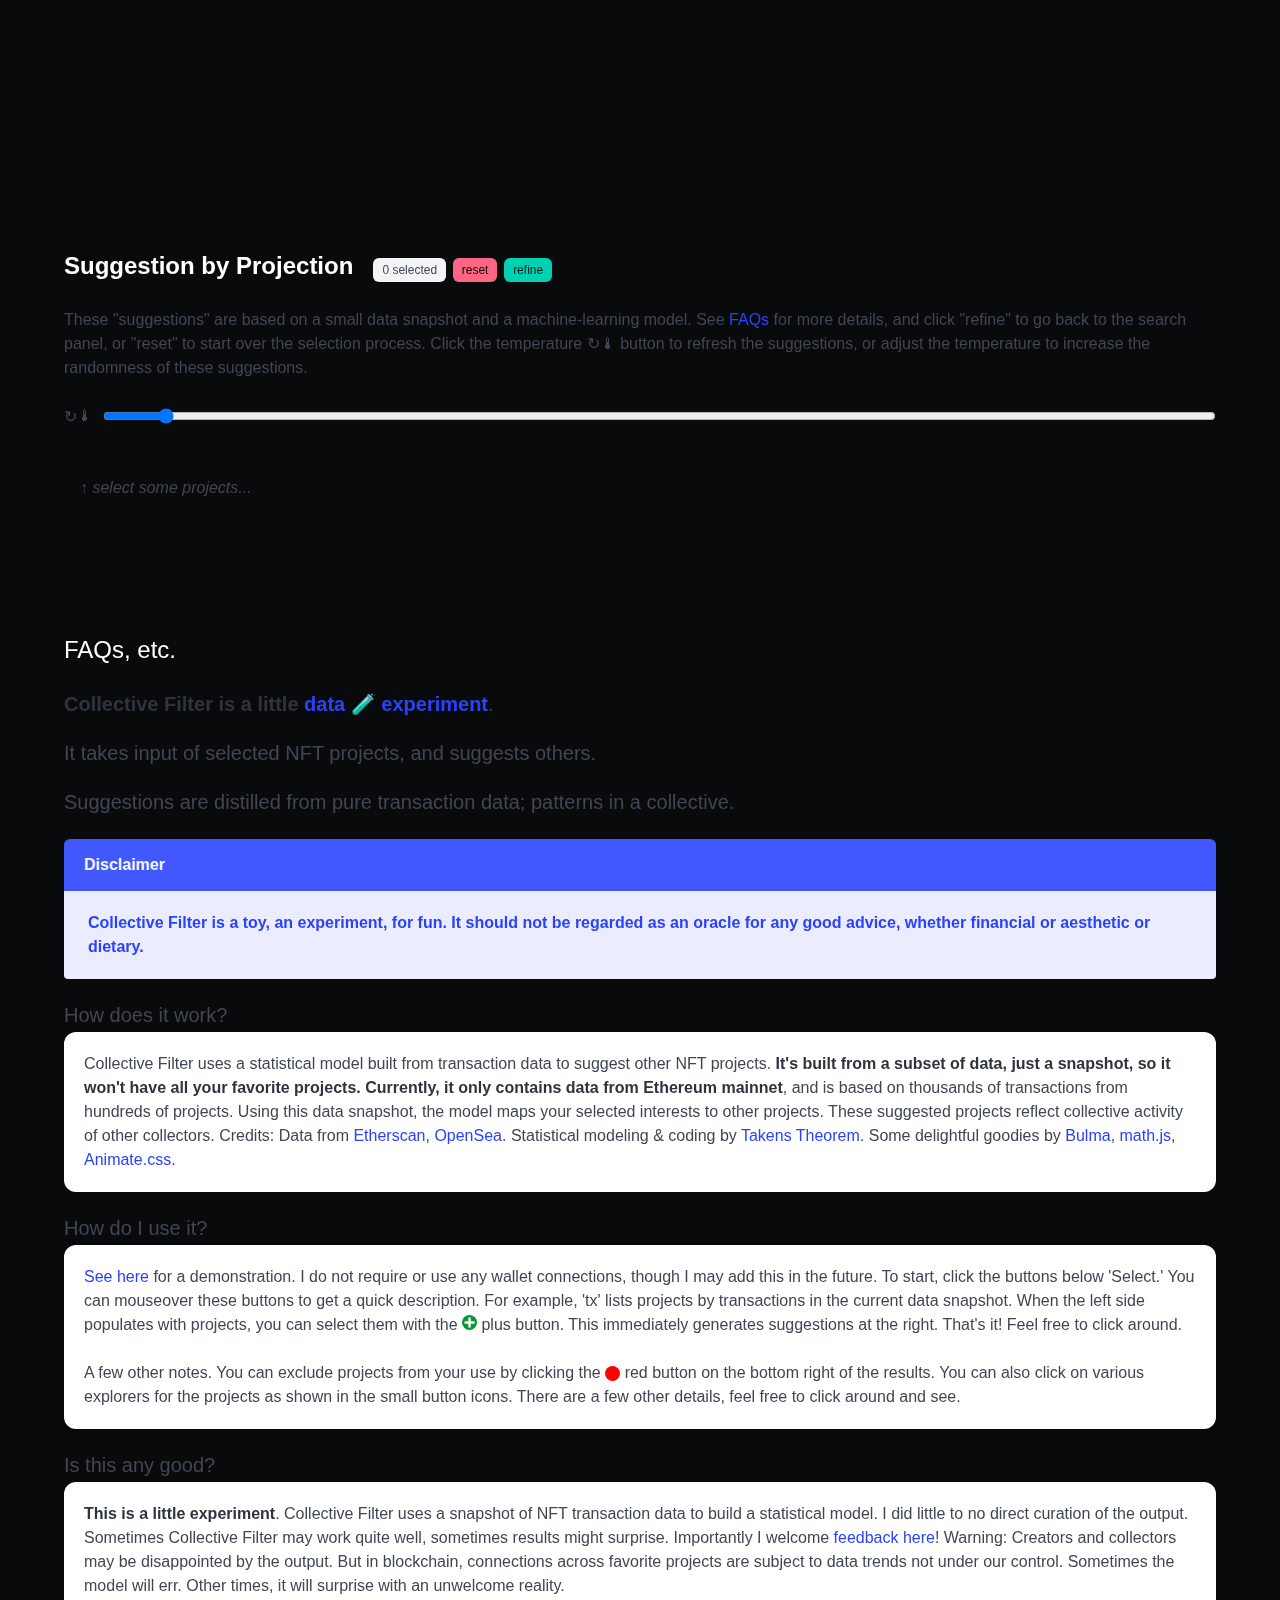
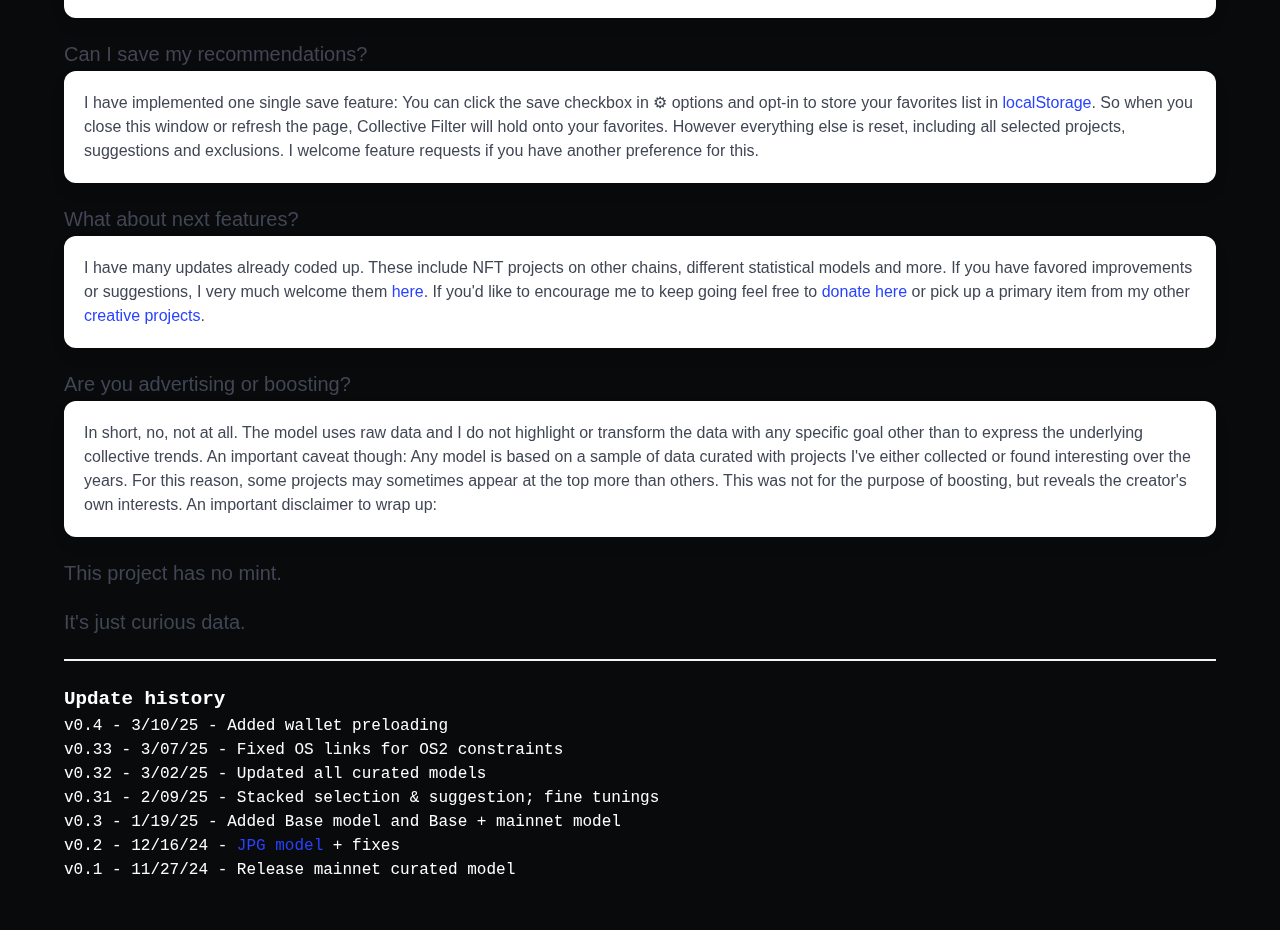
==== commit a3e3d233: "Added wallet preloading!" ====
--- a/index.html
+++ b/index.html
@@ -58,15 +58,14 @@
                                 title="view favorites">
                                 &#9829;
                             </span>
-                            <span class="tag is-small is-white pointer" onclick="javascript:showHelp();"
-                                title="view help">
-                                &#63;
-                            </span>
                         </p>
-                        <p class="content is-secondary">Search by using the text box or search buttons (such as 'dt' which sorts search by date of project). Then, choose some of your favorite projects by clicking <img
-                                src="images/plus.jpg" style="height:15px;width:auto;border-radius:1000px;" /> and adding
+                        <p class="content is-secondary">Search by using the text box or search buttons (such as 'dt'
+                            which sorts search by date of project). Then, choose some of your favorite projects by
+                            clicking <img src="images/plus.jpg" style="height:15px;width:auto;border-radius:1000px;" />
+                            and adding
                             them to the "selected" list. This selected list is used to populate project suggestions when
                             you click the "view suggestions" button below.</p>
+                        <small>Sort by</small>
                         <button class="button ud margin-bottom is-small" onclick="javascript:udRes('ts', true);"
                             title="by most recent in snapshot" id="ts_btn">DT</button>
                         <button class="button ud margin-bottom is-small"
@@ -84,6 +83,9 @@
                             title="statistical group 3 in model" id="g3_btn">G3</button>
                         <button class="button ud margin-bottom is-small" onclick="javascript:udRes('lucky');"
                             title="shuffle!" id="lucky_btn">feel lucky?</button>
+                        <span class="tag is-small is-white pointer" onclick="javascript:showHelp();" title="view help">
+                            &#63;
+                        </span>
                         <input class="input is-info mb-4" id="search_txt" autocomplete="off" type="text"
                             placeholder="search by name, hit enter" />
                         <div class="fixed-grid has-2-columns">
@@ -101,7 +103,7 @@
     <section class="hero is-fullheight has-background-black" id="suggest">
         <div class="section fixed-grid">
             <div class="">
-                <div class="">
+                <div class="container">
                     <p class="content is-primary is-large has-text-white">
                         <b>Suggestion by Projection</b> &nbsp;
                         <button class="tag is-small" onclick="showSelectedModal();"
@@ -118,7 +120,8 @@
                     <p class="content is-secondary">These "suggestions" are based on a small data snapshot and a
                         machine-learning model. See <a href="#faqs" class="main-nav">FAQs</a> for more details, and
                         click "refine" to go back to the search panel, or "reset" to start over the selection process.
-                        Click the temperature &#x21bb;&#127777; button to refresh the suggestions, or adjust the temperature to increase the randomness of these suggestions.
+                        Click the temperature &#x21bb;&#127777; button to refresh the suggestions, or adjust the
+                        temperature to increase the randomness of these suggestions.
                     </p>
                     <div style="display:flex;align-items:center;" class="mb-3">
                         <button onclick="updateSugg();">&#x21bb;</button>
@@ -180,7 +183,8 @@
                             other NFT projects. <strong>It's built from a subset of data, just a snapshot, so it won't
                                 have all your favorite projects. Currently, it only contains data from Ethereum
                                 mainnet</strong>,
-                            and is based on 100,000 transactions from 1,000 projects. Using this data snapshot, the
+                            and is based on thousands of transactions from hundreds of projects. Using this data
+                            snapshot, the
                             model maps your selected interests to other projects. These suggested projects
                             reflect collective activity of other collectors. Credits:
                             Data from <a target="_blank" href="https://etherscan.io/">Etherscan</a>, <a
@@ -277,6 +281,7 @@
 
                         <p style="font-family:courier;color:white;" id="updates">
                             <b><big>Update history</big></b><br />
+                            v0.4 - 3/10/25 - Added wallet preloading<br />
                             v0.33 - 3/07/25 - Fixed OS links for OS2 constraints<br />
                             v0.32 - 3/02/25 - Updated all curated models<br />
                             v0.31 - 2/09/25 - Stacked selection &amp; suggestion; fine tunings<br />
@@ -310,21 +315,27 @@
                         I may consider letting users connect their wallet in future updates.
                         <br /><br />
                         <h1 class="content is-medium">Search Tools</h1>
-                        <button class="button ud margin-none is-small">dt</button> Sort selectable projects by
+                        <button class="button ud is-small" style="margin-bottom:2px;">dt</button> Sort selectable
+                        projects by
                         date<br />
-                        <button class="button ud margin-none is-small">uo</button> Sort by # users in data
+                        <button class="button ud is-small" style="margin-bottom:2px;">uo</button> Sort by # users in
+                        data
                         snapshot<br />
-                        <button class="button ud margin-none is-small">tx</button> Sort by # txs in data
+                        <button class="button ud is-small" style="margin-bottom:2px;">tx</button> Sort by # txs in data
                         snapshot<br />
-                        <button class="button ud margin-none is-small">cx</button> Sort by project's connectivity
+                        <button class="button ud is-small" style="margin-bottom:2px;">cx</button> Sort by project's
+                        connectivity
                         metric<br />
-                        <button class="button ud margin-none is-small">g1</button> Sort by group 1 "cluster" in
+                        <button class="button ud is-small" style="margin-bottom:2px;">g1</button> Sort by group 1
+                        "cluster" in
                         model<br />
-                        <button class="button ud margin-none is-small">g2</button> Sort by group 2 "cluster" in
+                        <button class="button ud is-small" style="margin-bottom:2px;">g2</button> Sort by group 2
+                        "cluster" in
                         model<br />
-                        <button class="button ud margin-none is-small">g2</button> Sort by group 3 "cluster" in
+                        <button class="button ud is-small" style="margin-bottom:2px;">g3</button> Sort by group 3
+                        "cluster" in
                         model<br />
-                        <button class="button ud margin-none is-small">feeling lucky?</button> Shuffle!<br />
+                        <button class="button ud is-small">feeling lucky?</button> Shuffle!<br />
                         <br />
                         <h1 class="content is-medium">Clicks &amp; Links</h1>
                         <img src="images/ethereum_expl.png" class="img_legend" /> Link to project's contract on explorer
@@ -355,6 +366,12 @@
                 </header>
                 <section class="modal-card-body">
                     <h1 class="content is-medium">Model Options</h1>
+                    Preload a collector's holdings<sup>beta</sup><br />
+                    <input class="input" id="address_preload_txt" autocomplete="off" type="text"
+                        placeholder="enter an address here" />
+                    <button class="button is-small" id="preload_button" style="margin-top:5px;" onclick="javascript:preloadWallet();">try</button>
+                    <span class="tag is-small" style="margin-top:5px;" id="preload_status"></span>
+                    <br /><br />
                     Model<br /><select id="model_choice" onchange="javascript:reloadMaterials();" class="select">
                         <option value="0">Ethereum mainnet curated by Takens</option>
                         <option value="1">Curated with JPG(.space) data</option>
@@ -372,7 +389,7 @@
                     Save favorites in <a target="_blank"
                         href="https://en.wikipedia.org/wiki/Web_storage">localStorage</a>
                     <br />
-                    <input type="checkbox" id="exclude_bigs_switch" onclick="excludeBigs();" />
+                    <input type="checkbox" id="exclude_bigs_switch" onclick="excludeBigs();" checked />
                     Auto exclude larger projects (platforms, CKs, etc.)
                 </section>
                 <footer class="modal-card-foot">
--- a/css/spar2.css
+++ b/css/spar2.css
@@ -159,4 +159,8 @@
     font-size: 16px;
     cursor: pointer;
     display: none;
+}
+
+.modal .modal-card-body .row-container {
+    margin-bottom: 5px !important;
 }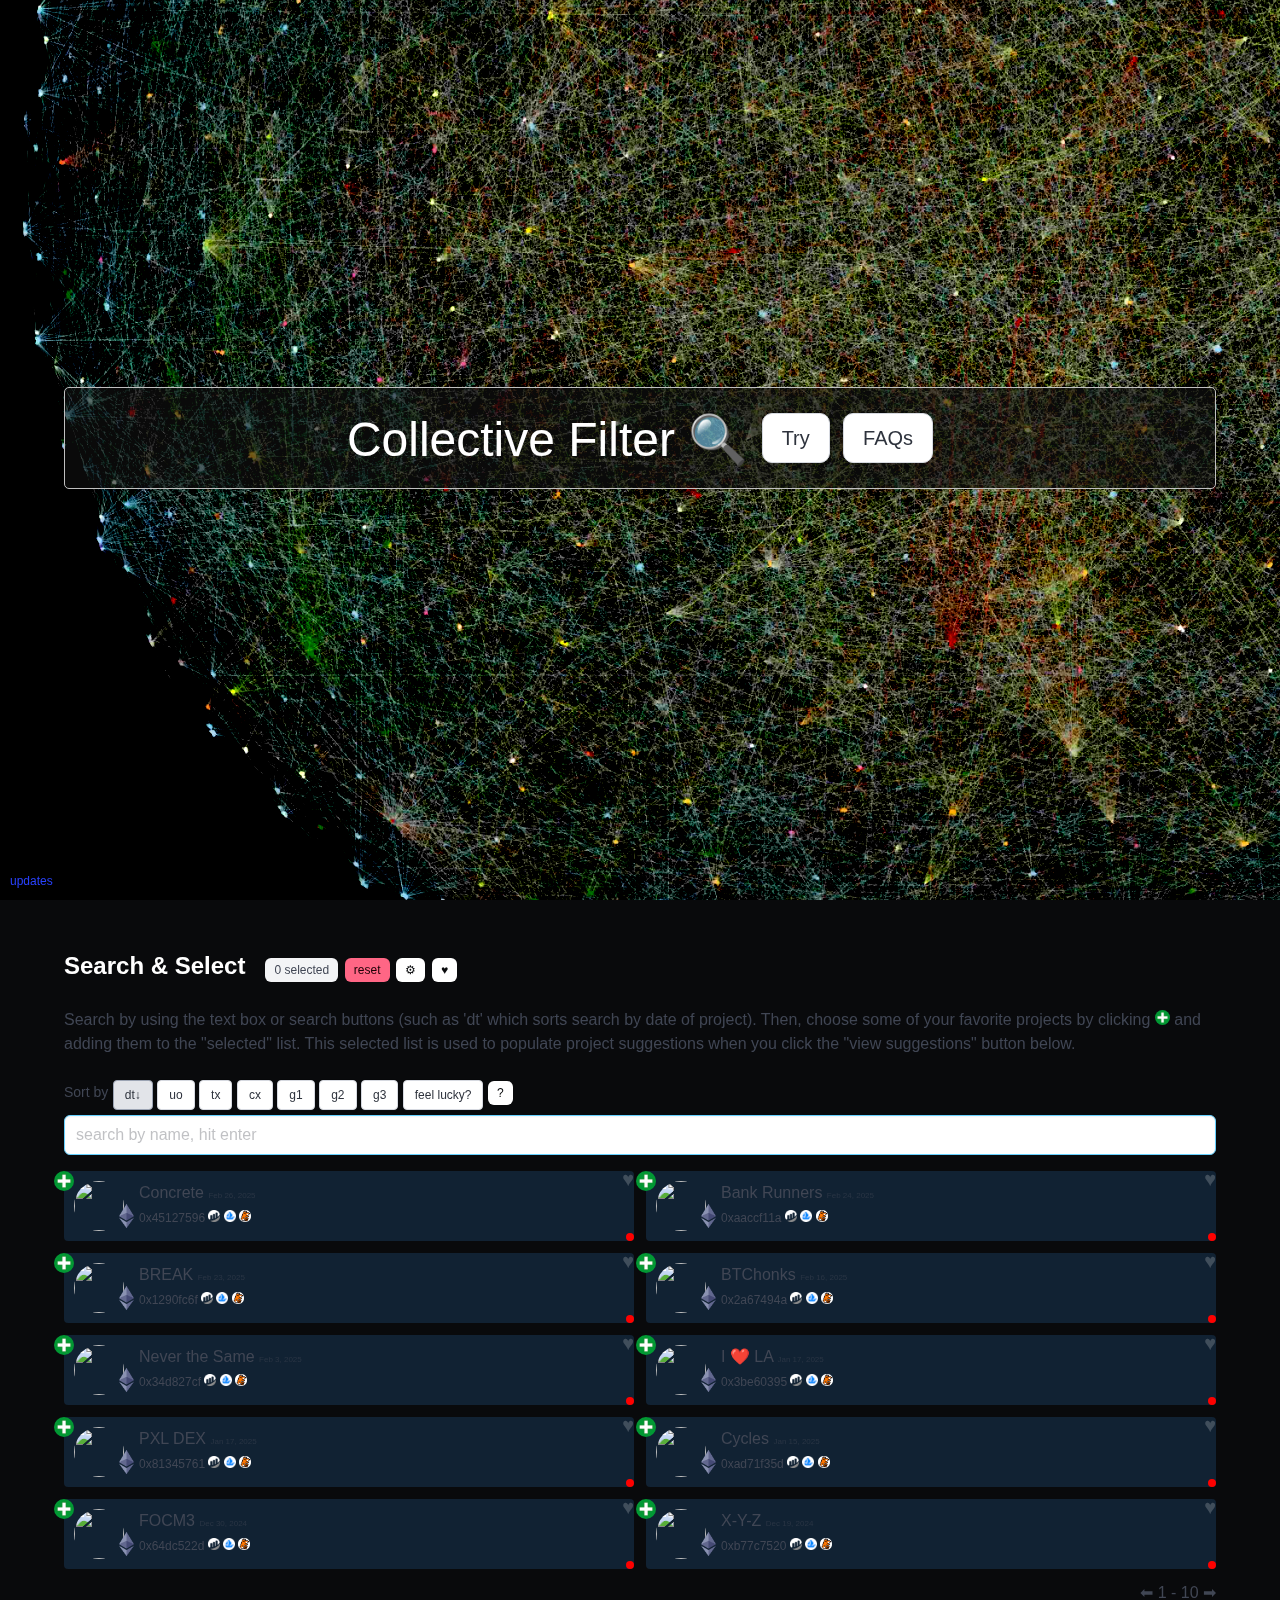
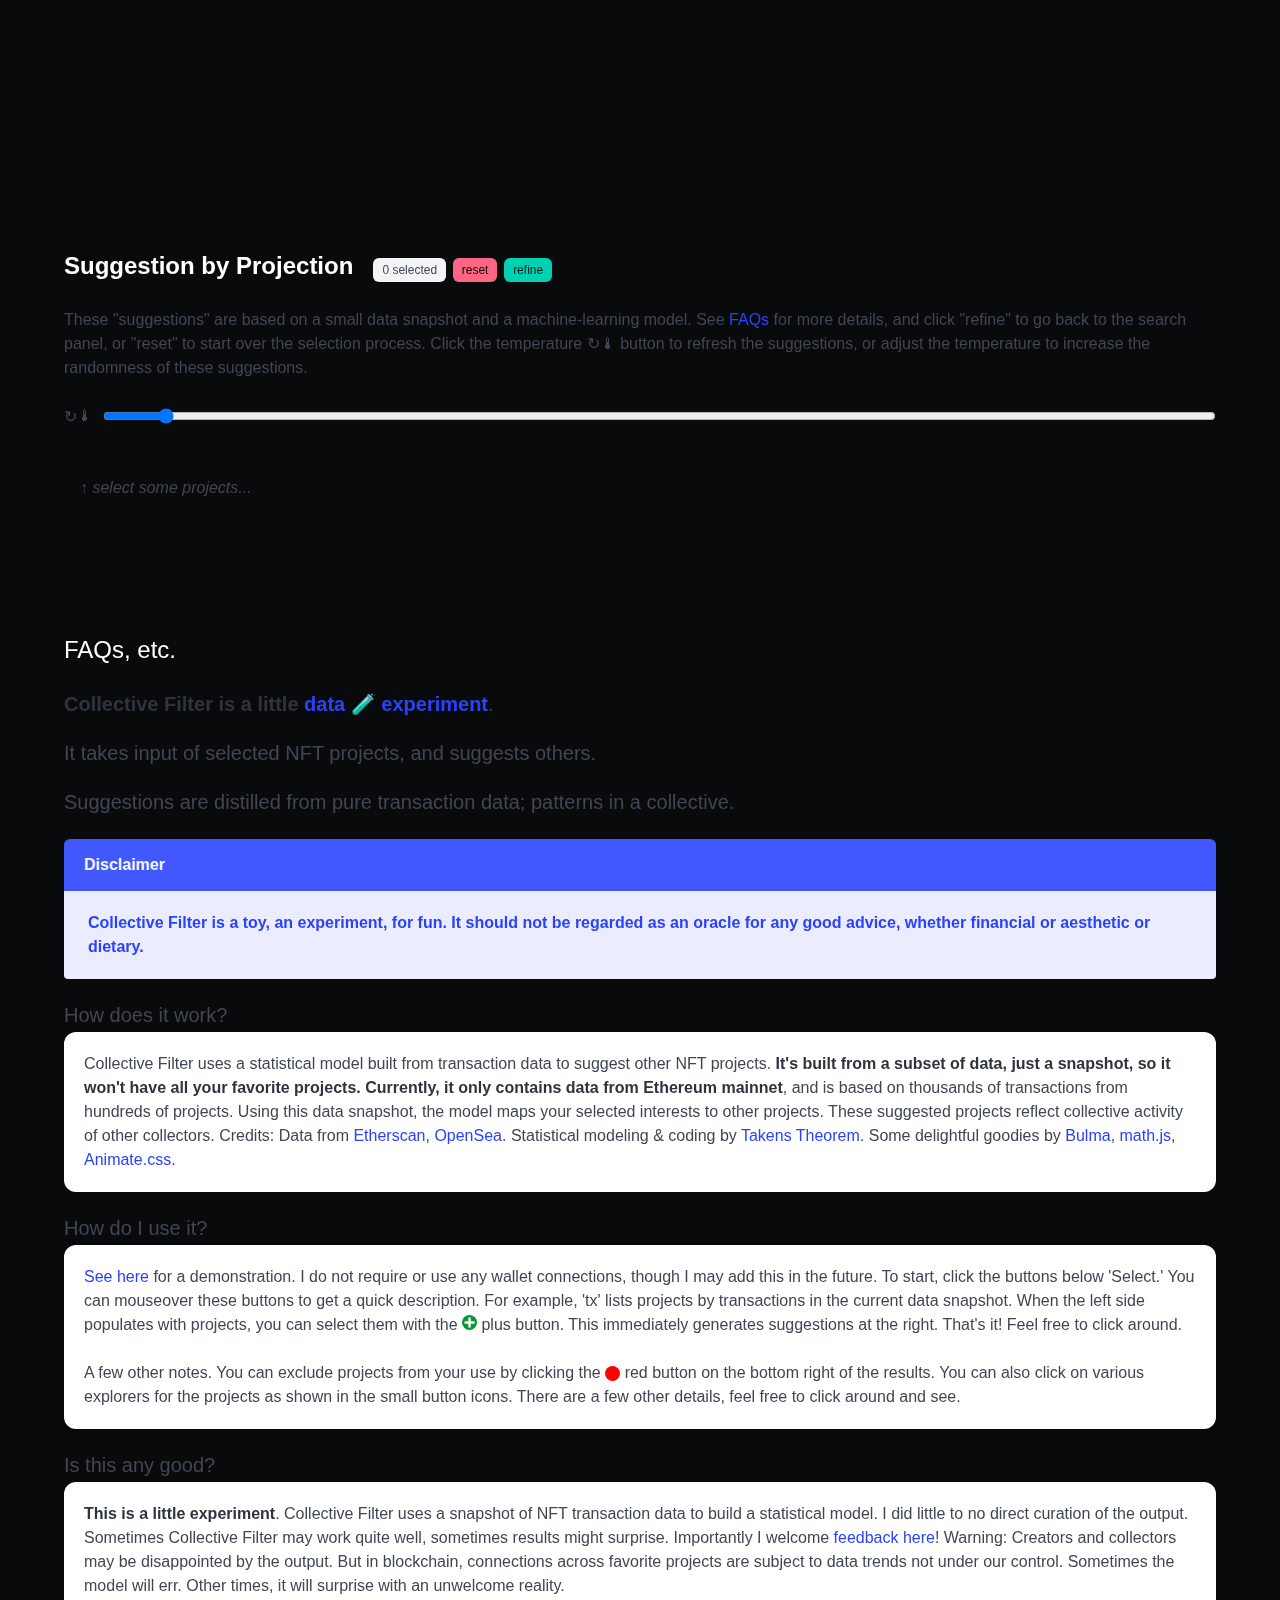
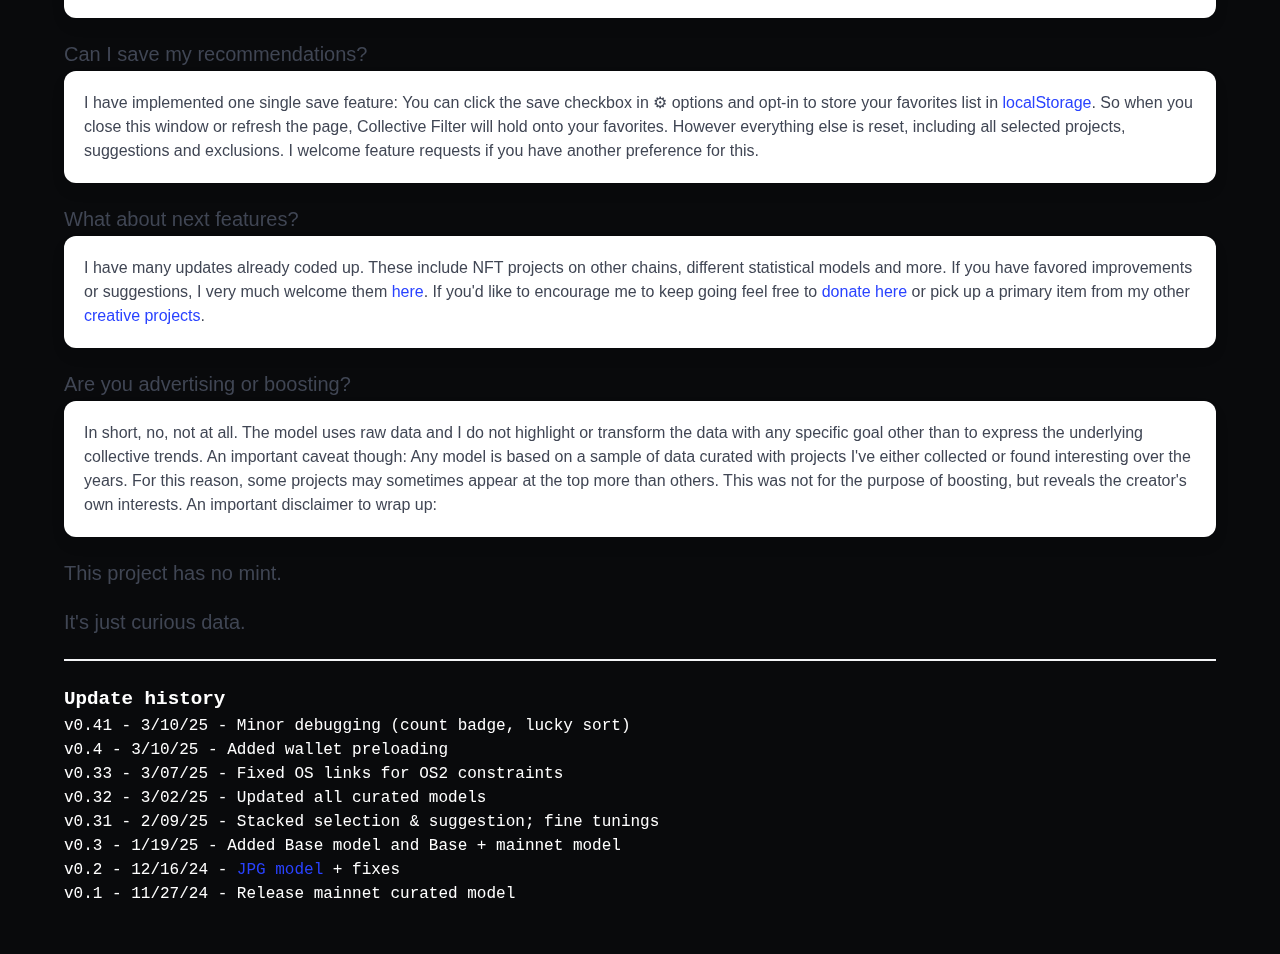
==== commit 22499f2c: "Update index.html" ====
--- a/index.html
+++ b/index.html
@@ -281,6 +281,7 @@
 
                         <p style="font-family:courier;color:white;" id="updates">
                             <b><big>Update history</big></b><br />
+                            v0.41 - 3/10/25 - Minor debugging (count badge, lucky sort)<br />
                             v0.4 - 3/10/25 - Added wallet preloading<br />
                             v0.33 - 3/07/25 - Fixed OS links for OS2 constraints<br />
                             v0.32 - 3/02/25 - Updated all curated models<br />
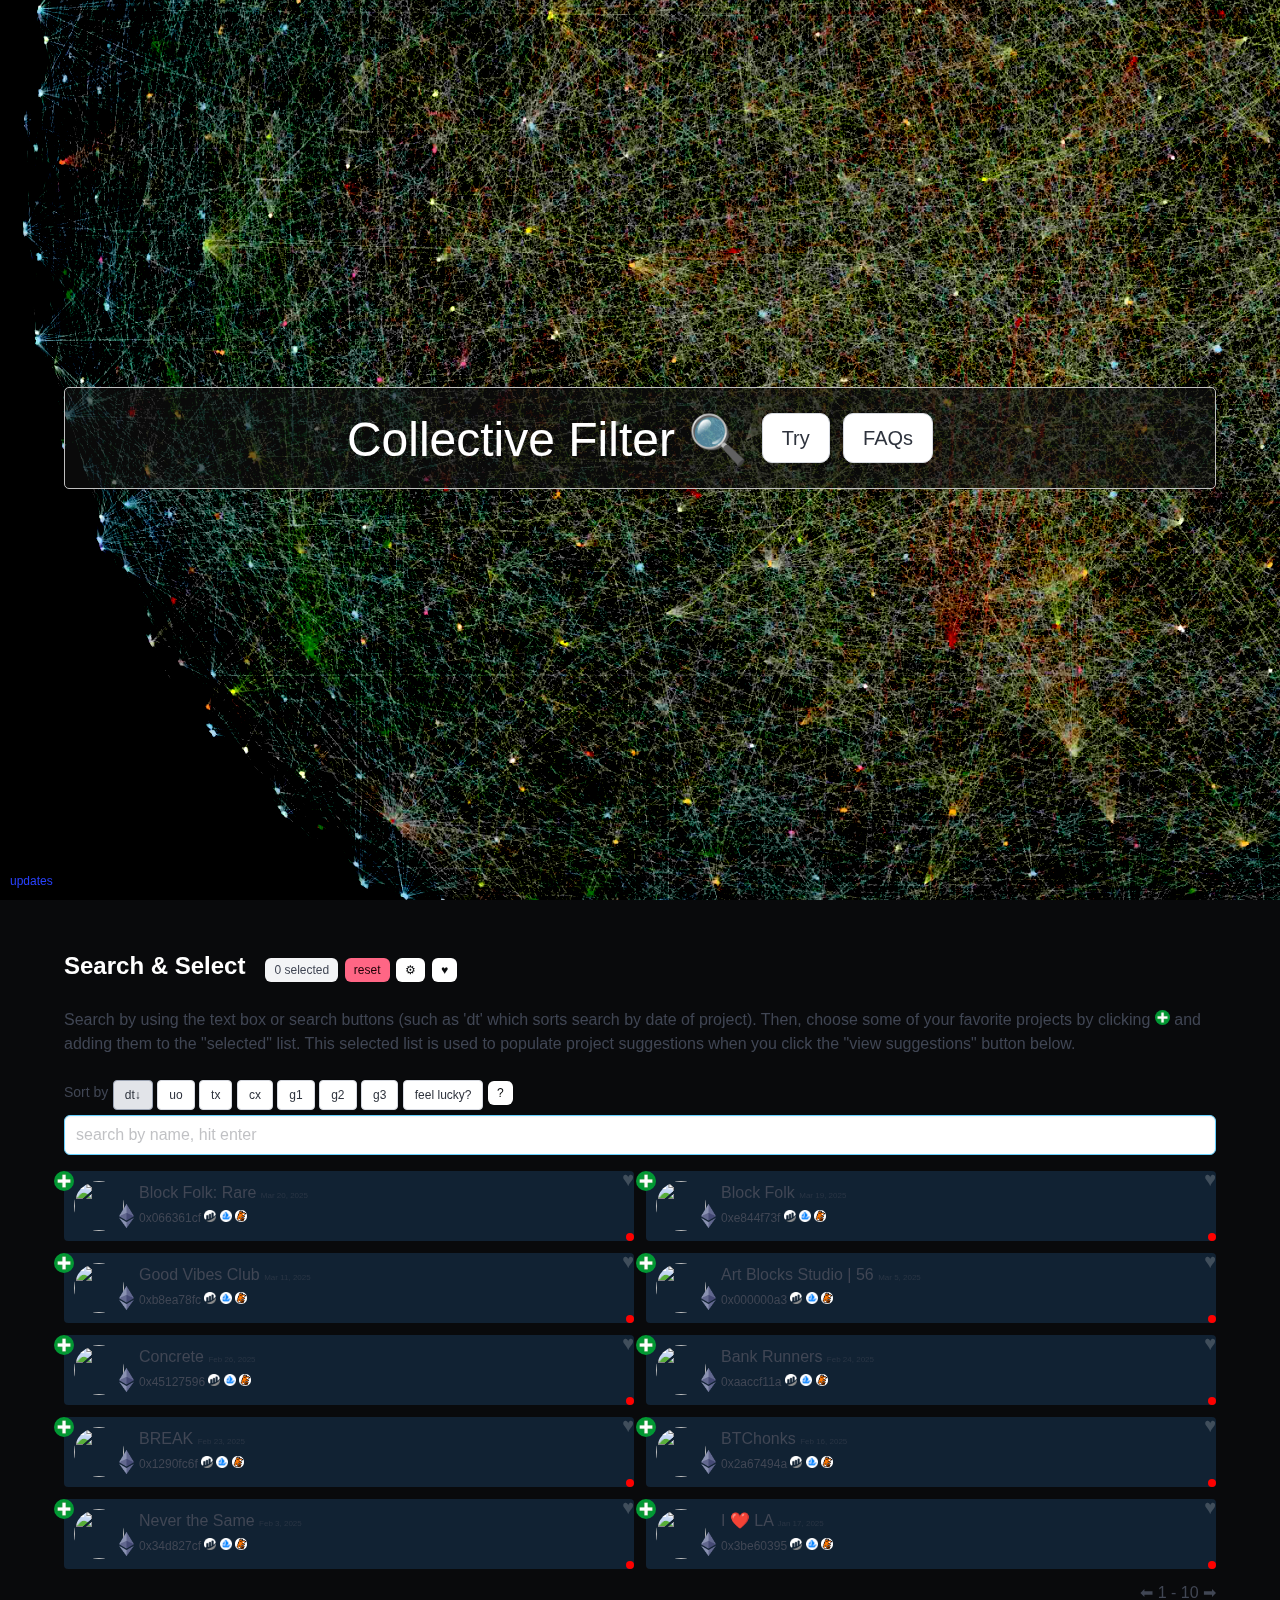
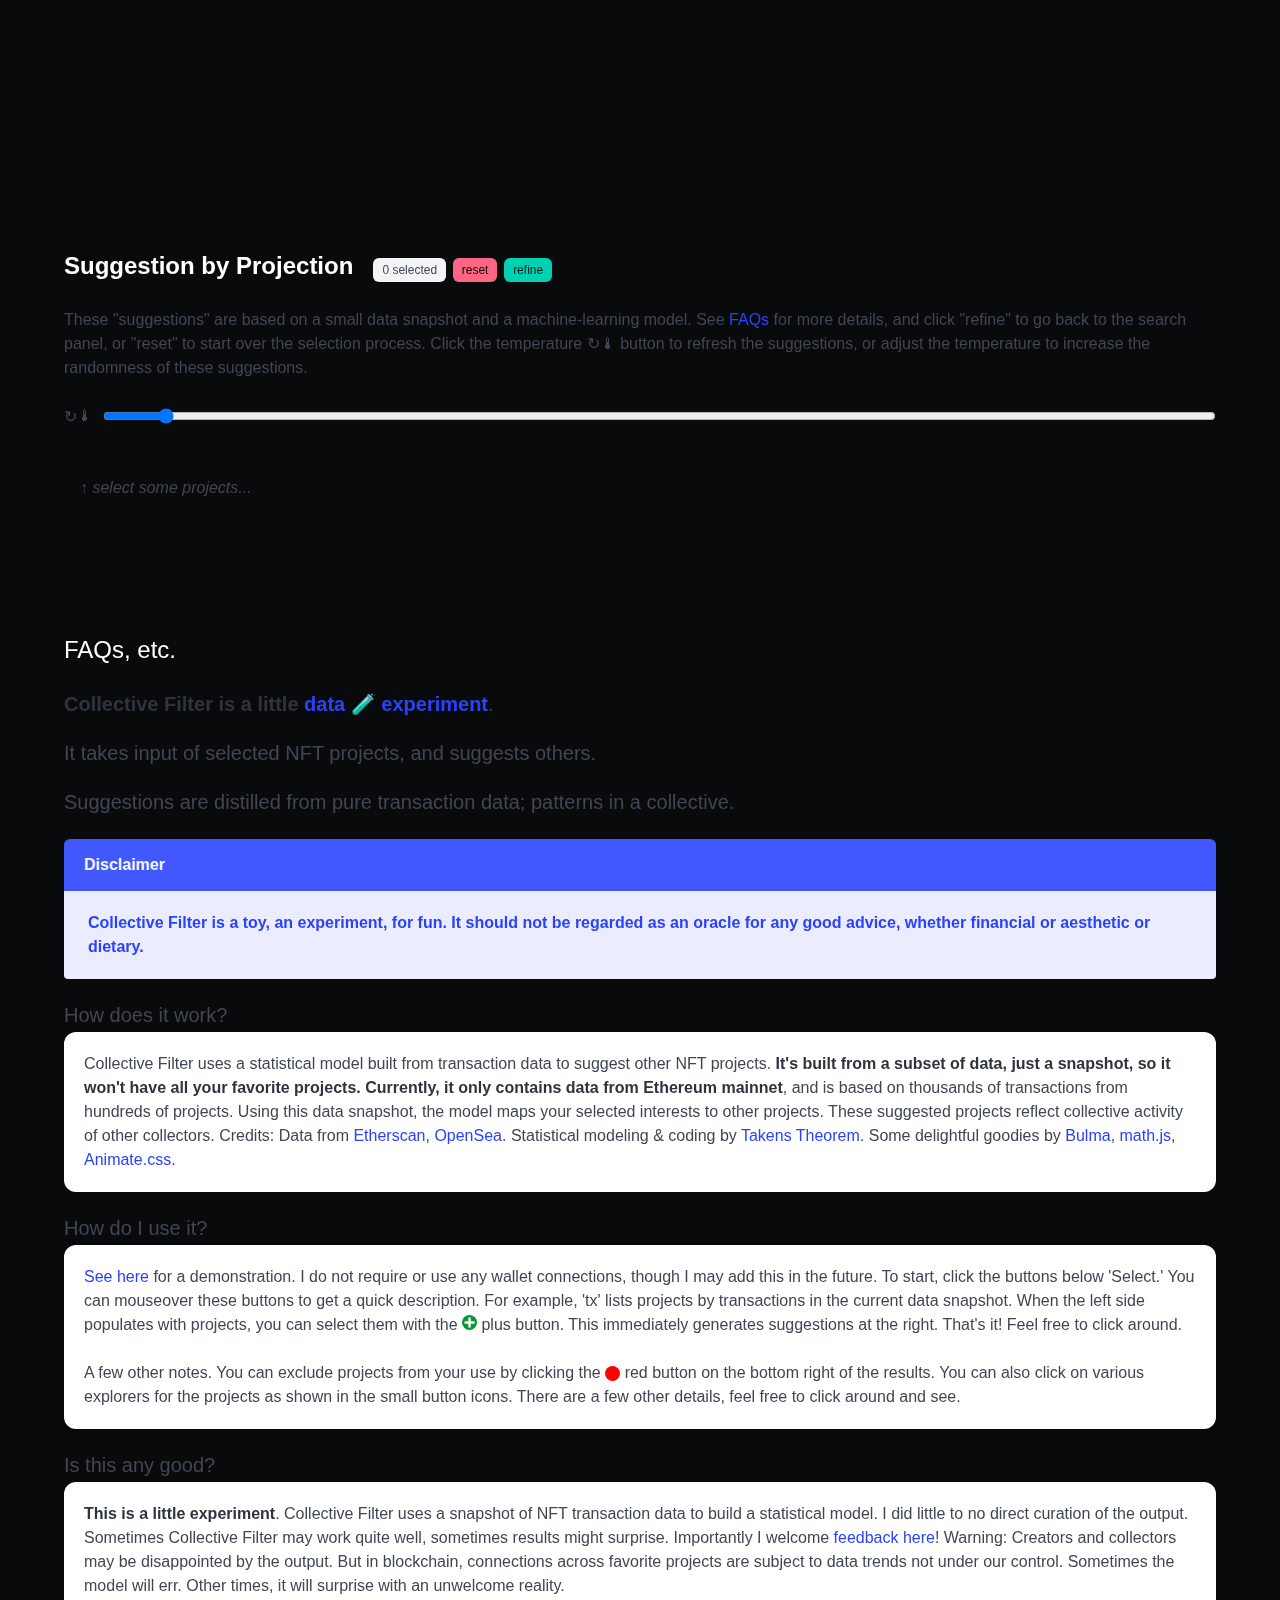
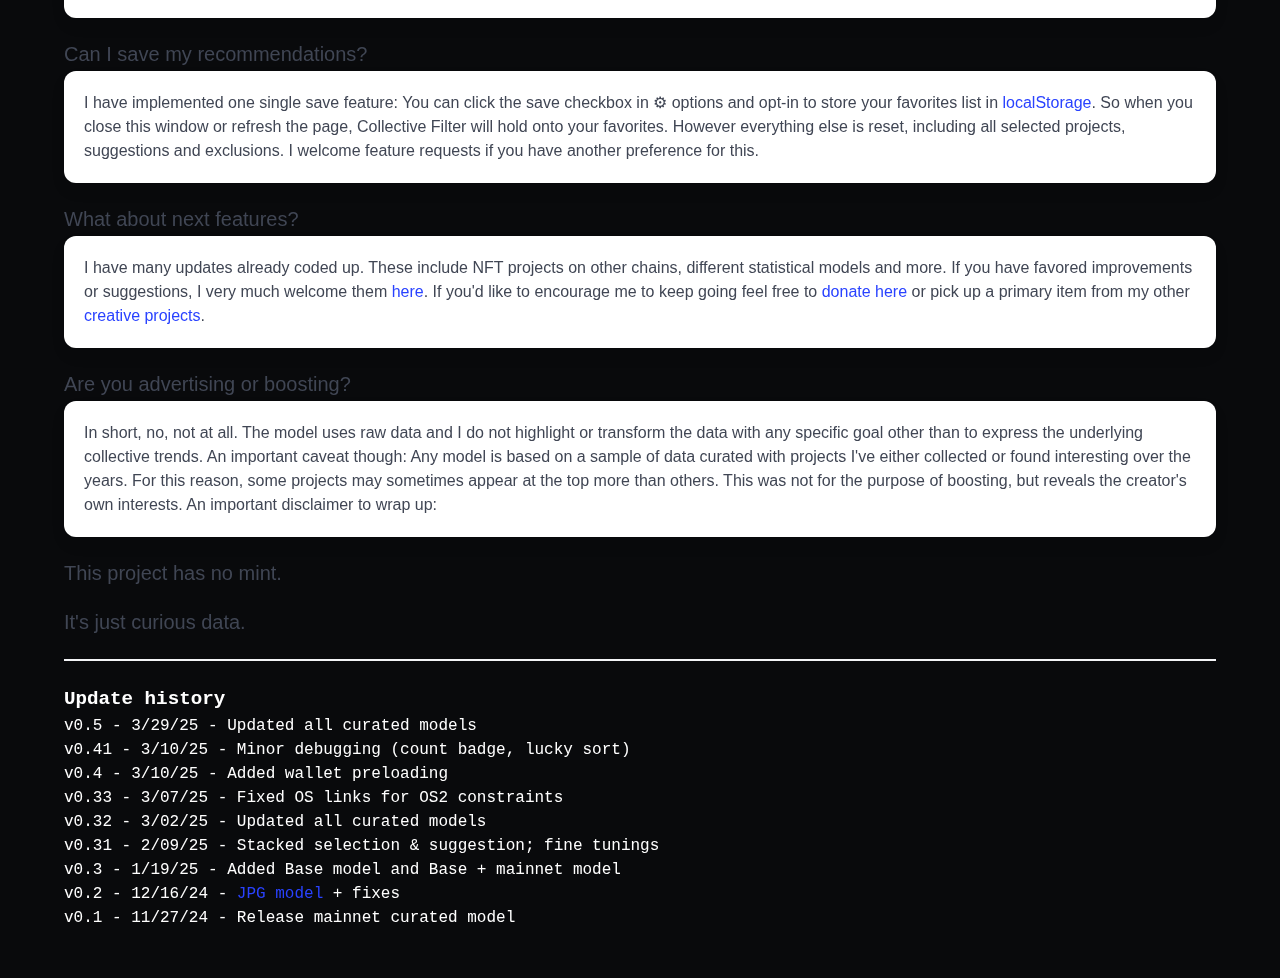
==== commit 1c51be05: "all model update" ====
--- a/index.html
+++ b/index.html
@@ -281,6 +281,7 @@
 
                         <p style="font-family:courier;color:white;" id="updates">
                             <b><big>Update history</big></b><br />
+                            v0.5 - 3/29/25 - Updated all curated models<br />
                             v0.41 - 3/10/25 - Minor debugging (count badge, lucky sort)<br />
                             v0.4 - 3/10/25 - Added wallet preloading<br />
                             v0.33 - 3/07/25 - Fixed OS links for OS2 constraints<br />
